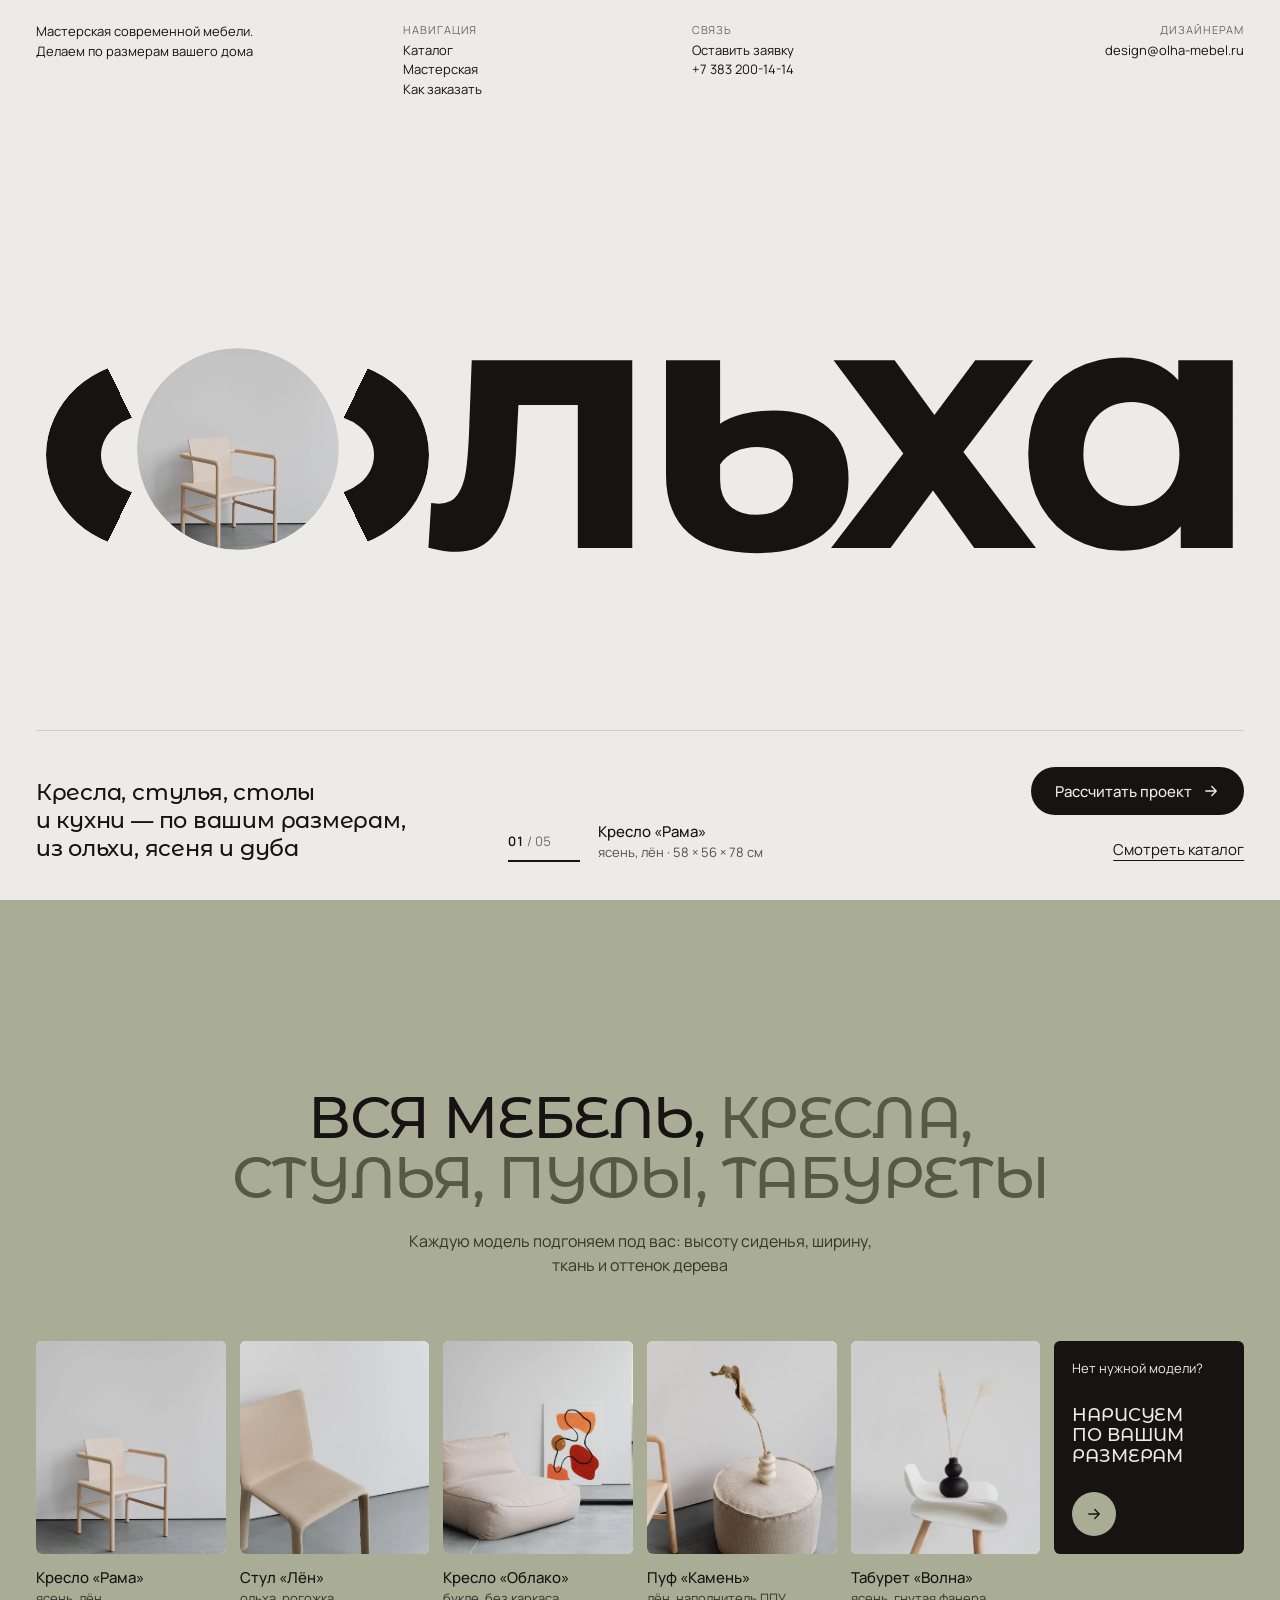
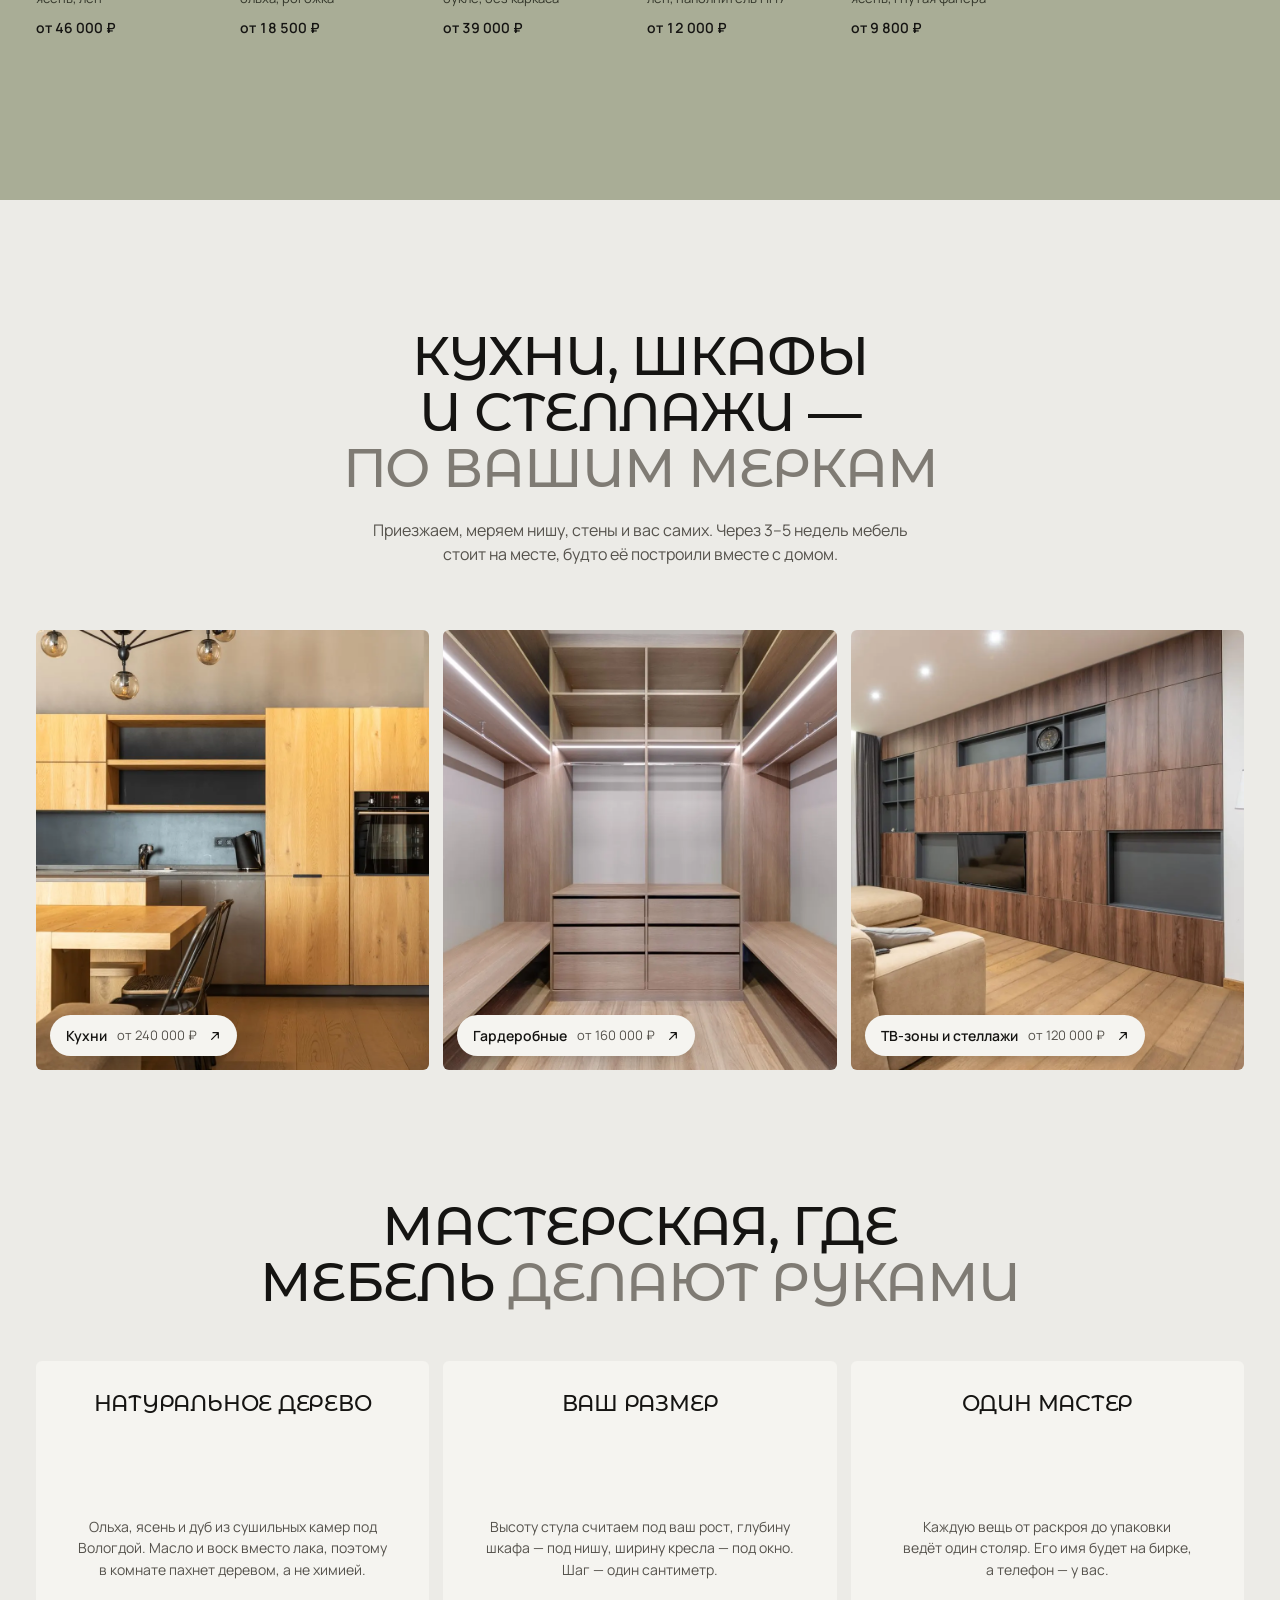
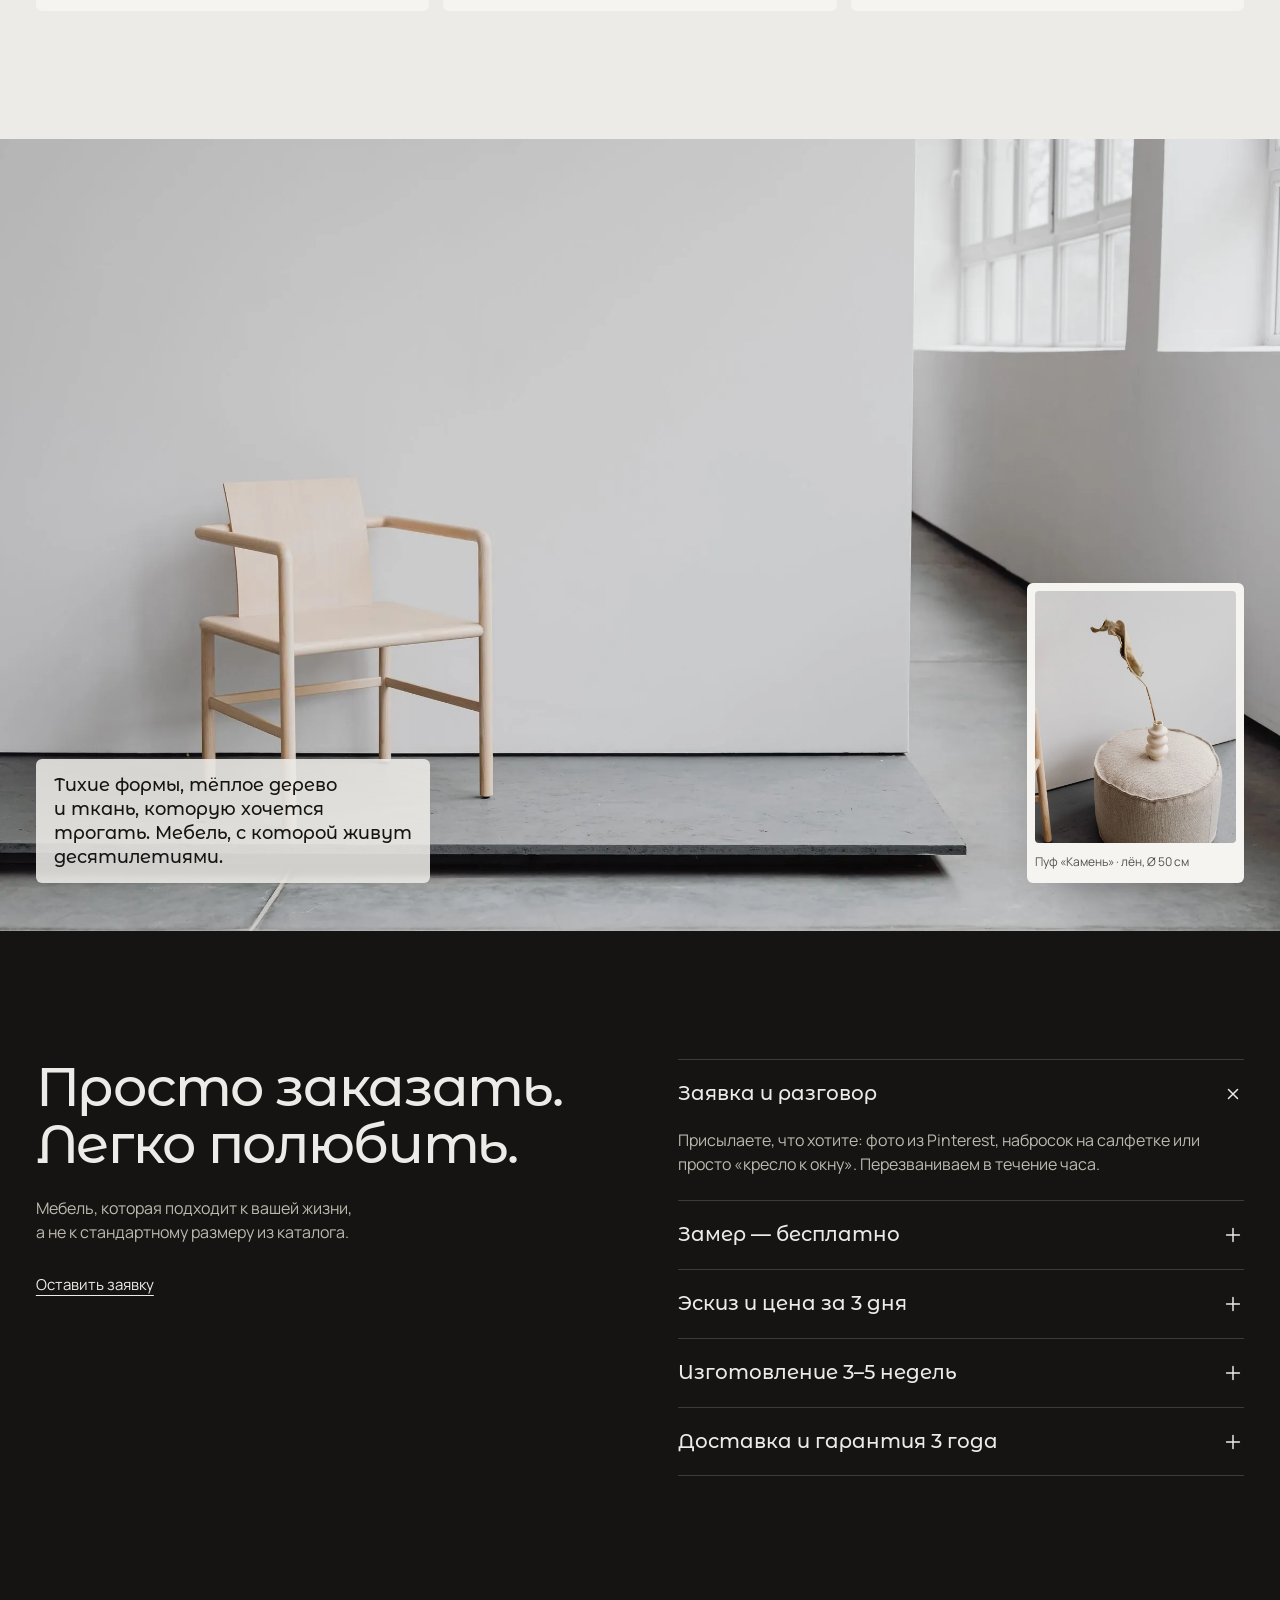
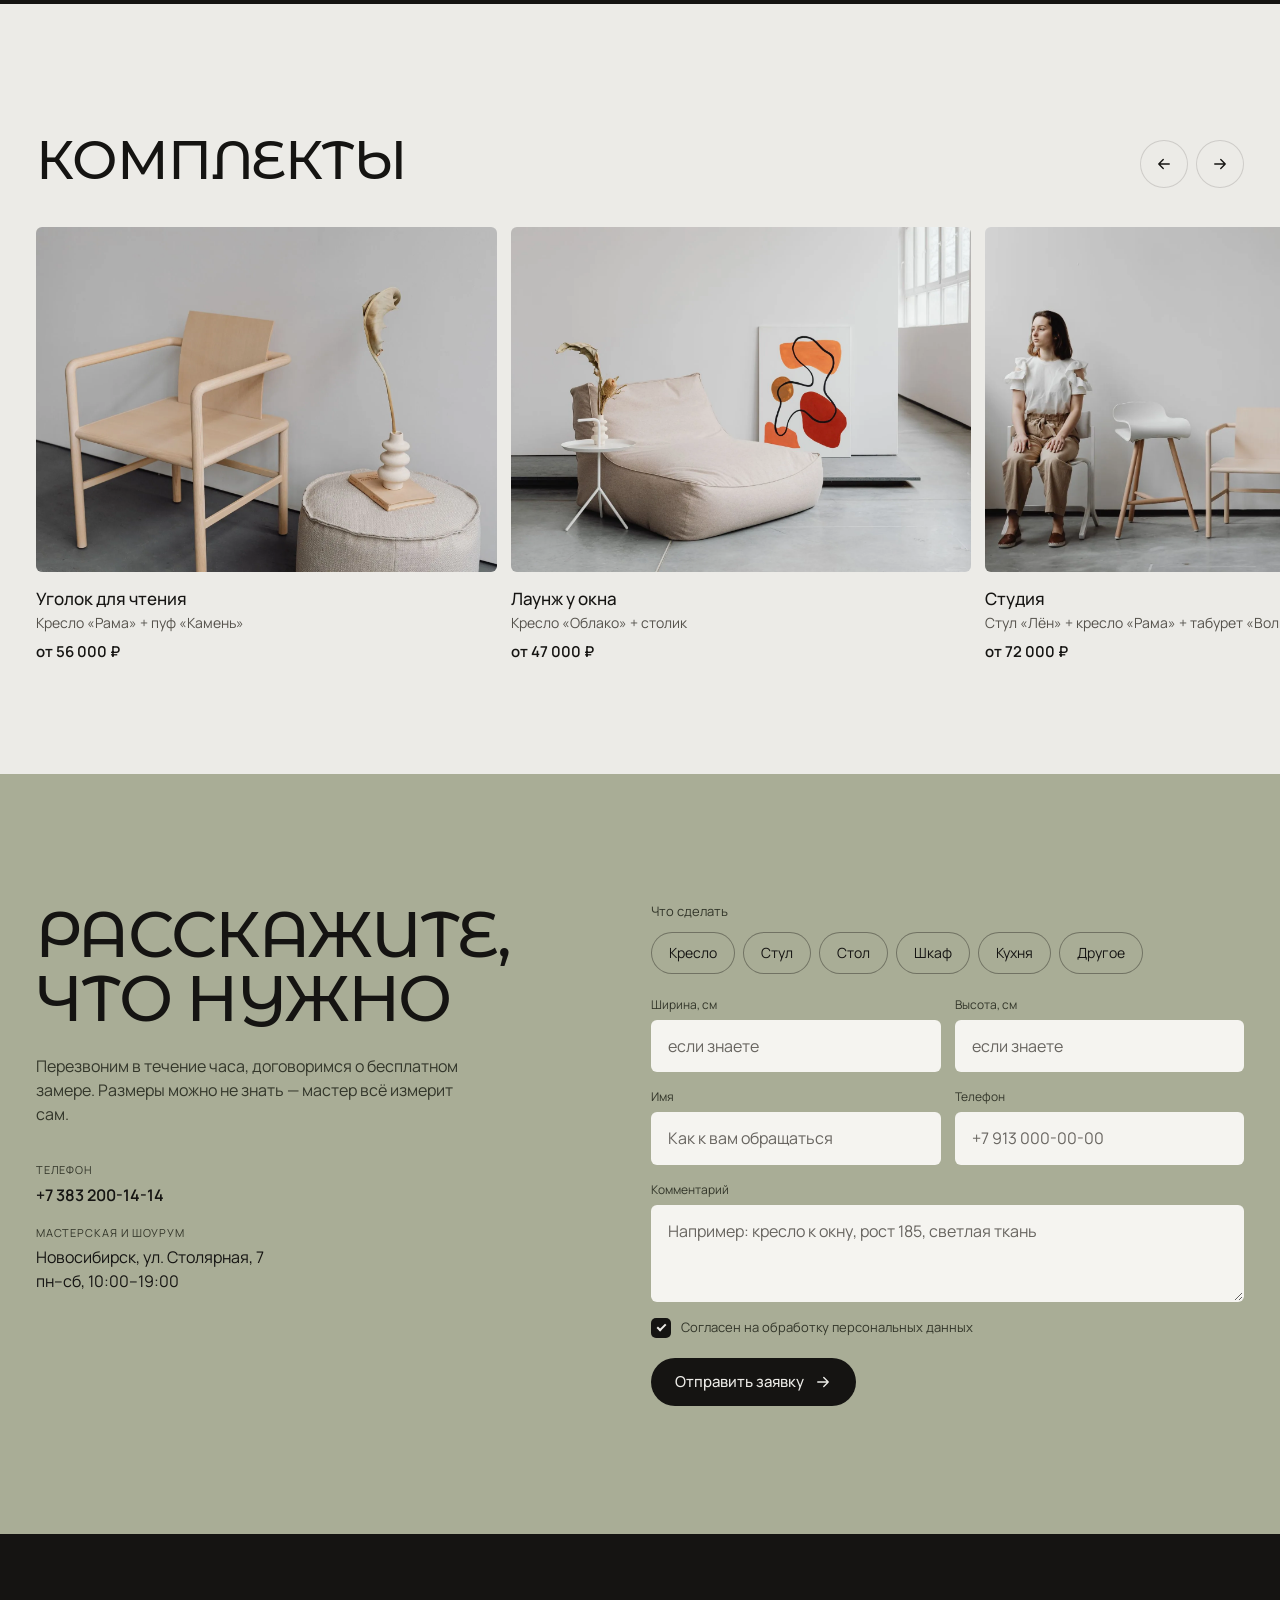
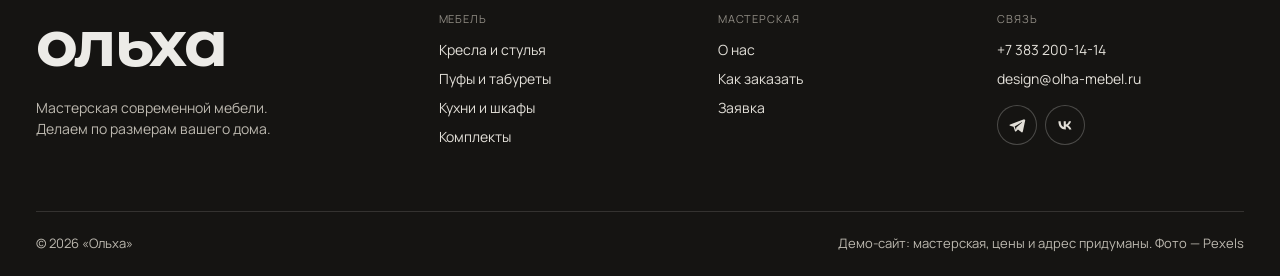
==== demo/mebel-olha/index.html @ 760995ed "Личный сайт: первая публикация Новые фото, оффер «Расскажите о своём деле — покажу прототип», кнопки" ====
<!doctype html>
<html lang="ru">
<head>
<meta charset="utf-8">
<meta name="viewport" content="width=device-width, initial-scale=1">
<title>Ольха — мебель по вашим размерам</title>
<meta name="description" content="Мастерская современной мебели «Ольха»: кресла, стулья, столы и кухни по размерам вашего дома. Демо-сайт.">
<meta name="theme-color" content="#ecebe7">
<link rel="icon" href="data:image/svg+xml,%3Csvg xmlns='http://www.w3.org/2000/svg' viewBox='0 0 32 32'%3E%3Crect width='32' height='32' rx='8' fill='%23151412'/%3E%3Cpath d='M11 9a8 8 0 0 0 0 14M21 9a8 8 0 0 1 0 14' fill='none' stroke='%23ecebe7' stroke-width='3.4' stroke-linecap='round'/%3E%3C/svg%3E">
<link rel="stylesheet" href="fonts/fonts.css">
<link rel="stylesheet" href="css/style.css?v=32">
</head>
<body>

<svg width="0" height="0" style="position:absolute" aria-hidden="true">
  <defs>
    <symbol id="i-arrow" viewBox="0 0 24 24"><path d="M5 12h14M13 6l6 6-6 6" fill="none" stroke="currentColor" stroke-width="1.8" stroke-linecap="round" stroke-linejoin="round"/></symbol>
    <symbol id="i-ne" viewBox="0 0 24 24"><path d="M7 17 17 7M9 7h8v8" fill="none" stroke="currentColor" stroke-width="1.8" stroke-linecap="round" stroke-linejoin="round"/></symbol>
    <symbol id="i-plus" viewBox="0 0 24 24"><path d="M12 5v14M5 12h14" fill="none" stroke="currentColor" stroke-width="1.6" stroke-linecap="round"/></symbol>
    <symbol id="i-tg" viewBox="0 0 24 24"><path d="M21.4 4.3 2.9 11.4c-1.2.5-1.2 1.2-.2 1.5l4.7 1.5 1.8 5.6c.2.6.4.8.9.8.4 0 .6-.2.9-.5l2.3-2.2 4.8 3.5c.9.5 1.5.2 1.7-.8l3.1-14.7c.3-1.3-.5-1.9-1.5-1.3zM8.9 14.1l9.2-5.8c.5-.3.8-.1.5.2l-7.6 6.9-.3 3.2z" fill="currentColor"/></symbol>
    <symbol id="i-vk" viewBox="0 0 24 24"><path d="M12.8 18c-6 0-9.5-4.1-9.6-11h3c.1 5.1 2.3 7.2 4.1 7.6V7h2.8v4.4c1.7-.2 3.5-2.2 4.1-4.4H20c-.5 2.7-2.4 4.7-3.8 5.5 1.4.7 3.6 2.4 4.4 5.5h-3.1c-.7-2.1-2.3-3.7-4.4-3.9V18z" fill="currentColor"/></symbol>
  </defs>
</svg>

<a class="skip" href="#main">К содержанию</a>

<!-- ===== ЭКРАН 1 ===== -->
<header class="topbar" id="topbar">
<div class="top wrap">
  <a class="top__logo" href="#main" aria-label="Ольха — наверх">ольха</a>
  <p class="top__about">Мастерская современной мебели.<br>Делаем по&nbsp;размерам вашего дома</p>
  <nav class="top__col" aria-label="Разделы">
    <span class="top__label">Навигация</span>
    <a href="#catalog">Каталог</a>
    <a href="#about">Мастерская</a>
    <a href="#how">Как заказать</a>
  </nav>
  <div class="top__col">
    <span class="top__label">Связь</span>
    <a href="#contact">Оставить заявку</a>
    <a href="tel:+73832001414">+7 383 200-14-14</a>
  </div>
  <div class="top__col top__col--end">
    <span class="top__label">Дизайнерам</span>
    <a href="mailto:design@olha-mebel.ru">design@olha-mebel.ru</a>
  </div>
  <a class="pill pill--ink top__cta" href="#contact">Заявка</a>
</div>
</header>

<main id="main">
<section class="hero">
  <div class="wrap">
    <h1 class="mark" id="mark" aria-label="Ольха — мебельная мастерская">
      <span class="o" id="lens" aria-hidden="true">
        <span class="o__ring"></span>
        <span class="o__lens">
          <img class="is-on" src="img2/kreslo.webp" alt="" style="--pos:50% 66%" width="1600" height="2400" fetchpriority="high">
          <img src="img2/stul-2.webp" alt="" style="--pos:45% 78%" width="1400" height="2100">
          <img src="img2/lounge.webp" alt="" style="--pos:38% 62%" width="1600" height="1067">
          <img src="img2/taburet.webp" alt="" style="--pos:44% 52%" width="1400" height="933">
          <img src="img2/puf.webp" alt="" style="--pos:54% 72%" width="1400" height="933">
        </span>
      </span><span class="mark__rest" aria-hidden="true">льха</span>
    </h1>
    <figure class="hero__ph"><img src="img2/kreslo-puf.webp" alt="Кресло «Рама» из ясеня и льняной пуф у белой стены" width="1600" height="1067" loading="lazy"></figure>

    <div class="under">
      <p class="under__lead">Кресла, стулья, столы и&nbsp;кухни&nbsp;— по&nbsp;вашим размерам, из&nbsp;ольхи, ясеня и&nbsp;дуба</p>

      <div class="now" aria-live="polite">
        <button class="now__btn" type="button" id="lensNext" aria-label="Показать следующую модель">
          <span class="now__count"><b id="nowN">01</b> / 05</span>
          <span class="now__bar"><i id="nowBar"></i></span>
        </button>
        <p class="now__text"><b id="nowName">Кресло «Рама»</b><span id="nowMeta">ясень, лён · 58 × 56 × 78 см</span></p>
      </div>

      <div class="under__cta">
        <a class="pill pill--ink" href="#contact">Рассчитать проект <svg><use href="#i-arrow"/></svg></a>
        <a class="link" href="#catalog">Смотреть каталог</a>
      </div>
    </div>
  </div>
</section>

<!-- ===== ЭКРАН 2 ===== -->
<section class="cat" id="catalog">
  <div class="wrap">
    <h2 class="words" role="group" aria-label="Фильтр по типу мебели">
      <button type="button" class="w is-on" data-f="all" aria-pressed="true">Вся мебель,</button>
      <button type="button" class="w" data-f="armchair" aria-pressed="false">кресла,</button>
      <button type="button" class="w" data-f="chair" aria-pressed="false">стулья,</button>
      <button type="button" class="w" data-f="pouf" aria-pressed="false">пуфы,</button>
      <button type="button" class="w" data-f="stool" aria-pressed="false">табуреты</button>
    </h2>
    <p class="cat__sub">Каждую модель подгоняем под вас: высоту сиденья, ширину, ткань и&nbsp;оттенок дерева</p>

    <div class="row" id="row">
      <article class="tile" data-c="armchair">
        <a class="tile__img" href="#contact">
          <img src="img2/kreslo.webp" alt="Деревянное кресло «Рама» из светлого ясеня у белой стены" width="1600" height="2400" loading="lazy" style="object-position:50% 70%">
          <span class="tile__pill">под ваш размер <svg><use href="#i-ne"/></svg></span>
        </a>
        <h3>Кресло «Рама»</h3>
        <p>ясень, лён</p>
        <b>от 46 000 ₽</b>
      </article>
      <article class="tile" data-c="chair">
        <a class="tile__img" href="#contact">
          <img src="img2/stul.webp" alt="Мягкий стул «Лён» в бежевой ткани" width="1400" height="933" loading="lazy" style="object-position:58% 60%">
          <span class="tile__pill">под ваш размер <svg><use href="#i-ne"/></svg></span>
        </a>
        <h3>Стул «Лён»</h3>
        <p>ольха, рогожка</p>
        <b>от 18 500 ₽</b>
      </article>
      <article class="tile" data-c="armchair">
        <a class="tile__img" href="#contact">
          <img src="img2/lounge.webp" alt="Низкое мягкое кресло «Облако» молочного цвета" width="1600" height="1067" loading="lazy" style="object-position:36% 60%">
          <span class="tile__pill">под ваш размер <svg><use href="#i-ne"/></svg></span>
        </a>
        <h3>Кресло «Облако»</h3>
        <p>букле, без каркаса</p>
        <b>от 39 000 ₽</b>
      </article>
      <article class="tile" data-c="pouf">
        <a class="tile__img" href="#contact">
          <img src="img2/puf.webp" alt="Круглый льняной пуф «Камень» с вазой" width="1400" height="933" loading="lazy" style="object-position:68% 70%">
          <span class="tile__pill">под ваш размер <svg><use href="#i-ne"/></svg></span>
        </a>
        <h3>Пуф «Камень»</h3>
        <p>лён, наполнитель ППУ</p>
        <b>от 12 000 ₽</b>
      </article>
      <article class="tile" data-c="stool">
        <a class="tile__img" href="#contact">
          <img src="img2/taburet.webp" alt="Белый табурет «Волна» на деревянных ножках" width="1400" height="933" loading="lazy" style="object-position:45% 55%">
          <span class="tile__pill">под ваш размер <svg><use href="#i-ne"/></svg></span>
        </a>
        <h3>Табурет «Волна»</h3>
        <p>ясень, гнутая фанера</p>
        <b>от 9 800 ₽</b>
      </article>
      <a class="tile tile--own" href="#contact">
        <span class="tile__own">
          <span>Нет нужной модели?</span>
          <strong>Нарисуем по&nbsp;вашим размерам</strong>
          <span class="tile__go"><svg><use href="#i-arrow"/></svg></span>
        </span>
      </a>
    </div>
  </div>
</section>

<!-- ===== КОРПУСНАЯ МЕБЕЛЬ ===== -->
<section class="sec" id="custom">
  <div class="wrap">
    <h2 class="h2 h2--center">Кухни, шкафы и&nbsp;стеллажи&nbsp;— <span>по&nbsp;вашим&nbsp;меркам</span></h2>
    <p class="sec__sub">Приезжаем, меряем нишу, стены и&nbsp;вас самих. Через 3–5 недель мебель стоит на&nbsp;месте, будто её построили вместе с&nbsp;домом.</p>
    <div class="trio">
      <a class="big" href="#contact">
        <img src="img/kuhnya-dub.webp" alt="Кухня из светлого дуба с пеналами до потолка" width="1600" height="1068" loading="lazy" style="object-position:30% 50%">
        <span class="big__pill"><b>Кухни</b><span>от 240 000 ₽</span><svg><use href="#i-ne"/></svg></span>
      </a>
      <a class="big" href="#contact">
        <img src="img/garderob.webp" alt="Гардеробная из светлого дерева с подсветкой полок" width="1600" height="1067" loading="lazy" style="object-position:50% 50%">
        <span class="big__pill"><b>Гардеробные</b><span>от 160 000 ₽</span><svg><use href="#i-ne"/></svg></span>
      </a>
      <a class="big" href="#contact">
        <img src="img/gostinaya.webp" alt="Стена из ореховых панелей с нишей под телевизор" width="1600" height="1068" loading="lazy" style="object-position:72% 50%">
        <span class="big__pill"><b>ТВ-зоны и стеллажи</b><span>от 120 000 ₽</span><svg><use href="#i-ne"/></svg></span>
      </a>
    </div>
  </div>
</section>

<!-- ===== О МАСТЕРСКОЙ ===== -->
<section class="sec sec--tight" id="about">
  <div class="wrap">
    <h2 class="h2 h2--center">Мастерская, где мебель <span>делают&nbsp;руками</span></h2>
    <div class="vals">
      <article class="val">
        <h3>Натуральное дерево</h3>
        <p>Ольха, ясень и&nbsp;дуб из&nbsp;сушильных камер под Вологдой. Масло и&nbsp;воск вместо лака, поэтому в&nbsp;комнате пахнет деревом, а&nbsp;не&nbsp;химией.</p>
      </article>
      <article class="val">
        <h3>Ваш размер</h3>
        <p>Высоту стула считаем под ваш рост, глубину шкафа&nbsp;— под нишу, ширину кресла&nbsp;— под окно. Шаг&nbsp;— один сантиметр.</p>
      </article>
      <article class="val">
        <h3>Один мастер</h3>
        <p>Каждую вещь от&nbsp;раскроя до&nbsp;упаковки ведёт один столяр. Его имя будет на&nbsp;бирке, а&nbsp;телефон&nbsp;— у&nbsp;вас.</p>
      </article>
    </div>
  </div>
</section>

<!-- ===== ПАУЗА ===== -->
<section class="pause" aria-label="Кресло «Рама» в мастерской">
  <img class="pause__bg" src="img2/pauza.webp" alt="Кресло «Рама» на подиуме в светлой студии" width="2400" height="1600" loading="lazy">
  <div class="wrap pause__in">
    <p class="pause__text">Тихие формы, тёплое дерево и&nbsp;ткань, которую хочется трогать. Мебель, с&nbsp;которой живут десятилетиями.</p>
    <figure class="pause__card">
      <img src="img2/puf.webp" alt="Льняной пуф «Камень» крупным планом" width="1400" height="933" loading="lazy">
      <figcaption>Пуф «Камень» · лён, Ø 50 см</figcaption>
    </figure>
  </div>
</section>

<!-- ===== КАК ЗАКАЗАТЬ ===== -->
<section class="how" id="how">
  <div class="wrap how__grid">
    <div class="how__left">
      <h2 class="how__title">Просто заказать.<br>Легко полюбить.</h2>
      <p>Мебель, которая подходит к&nbsp;вашей жизни, а&nbsp;не&nbsp;к&nbsp;стандартному размеру из&nbsp;каталога.</p>
      <a class="link link--light" href="#contact">Оставить заявку</a>
    </div>
    <div class="acc" id="acc">
      <details open>
        <summary>Заявка и&nbsp;разговор<svg><use href="#i-plus"/></svg></summary>
        <p>Присылаете, что хотите: фото из&nbsp;Pinterest, набросок на&nbsp;салфетке или просто «кресло к&nbsp;окну». Перезваниваем в&nbsp;течение часа.</p>
      </details>
      <details>
        <summary>Замер&nbsp;— бесплатно<svg><use href="#i-plus"/></svg></summary>
        <p>Мастер приезжает с&nbsp;образцами дерева и&nbsp;тканей. Меряет комнату и&nbsp;вас: рост, как вы сидите, что храните.</p>
      </details>
      <details>
        <summary>Эскиз и&nbsp;цена за&nbsp;3&nbsp;дня<svg><use href="#i-plus"/></svg></summary>
        <p>Рисуем модель в&nbsp;3D и&nbsp;показываем прямо в&nbsp;вашей комнате. Цену фиксируем в&nbsp;договоре, она не&nbsp;вырастет.</p>
      </details>
      <details>
        <summary>Изготовление 3–5 недель<svg><use href="#i-plus"/></svg></summary>
        <p>Присылаем фото из&nbsp;мастерской на&nbsp;каждом этапе: раскрой, шлифовка, масло, обивка.</p>
      </details>
      <details>
        <summary>Доставка и&nbsp;гарантия 3&nbsp;года<svg><use href="#i-plus"/></svg></summary>
        <p>Привозим, собираем, забираем упаковку. Если что-то разболтается&nbsp;— приедем и&nbsp;подтянем бесплатно.</p>
      </details>
    </div>
  </div>
</section>

<!-- ===== КОМПЛЕКТЫ ===== -->
<section class="sec sets" id="sets">
  <div class="wrap">
    <div class="sets__head">
      <h2 class="h2">Комплекты</h2>
      <div class="sets__nav">
        <button class="arr" type="button" id="setsPrev" aria-label="Назад"><svg style="transform:scaleX(-1)"><use href="#i-arrow"/></svg></button>
        <button class="arr" type="button" id="setsNext" aria-label="Вперёд"><svg><use href="#i-arrow"/></svg></button>
      </div>
    </div>
  </div>
  <div class="strip" id="strip" tabindex="0" aria-label="Комплекты, листаются вбок">
    <article class="set">
      <img src="img2/kreslo-puf.webp" alt="Кресло «Рама» и льняной пуф с вазой" width="1800" height="1200" loading="lazy">
      <h3>Уголок для чтения</h3>
      <p>Кресло «Рама» + пуф «Камень»</p>
      <b>от 56 000 ₽</b>
    </article>
    <article class="set">
      <img src="img2/lounge-2.webp" alt="Мягкое кресло «Облако» со столиком у окна" width="1800" height="1200" loading="lazy">
      <h3>Лаунж у окна</h3>
      <p>Кресло «Облако» + столик</p>
      <b>от 47 000 ₽</b>
    </article>
    <article class="set">
      <img src="img2/taburet-2.webp" alt="Стул, кресло и табурет у белой стены" width="1400" height="2100" loading="lazy" style="object-position:60% 70%">
      <h3>Студия</h3>
      <p>Стул «Лён» + кресло «Рама» + табурет «Волна»</p>
      <b>от 72 000 ₽</b>
    </article>
    <a class="set set--own" href="#contact">
      <span class="set__own">
        <strong>Соберём свой комплект</strong>
        <span>Скажите, что нужно в&nbsp;комнату,&nbsp;— подберём модели и&nbsp;размеры под неё</span>
        <span class="tile__go"><svg><use href="#i-arrow"/></svg></span>
      </span>
    </a>
  </div>
</section>

<!-- ===== ЗАЯВКА ===== -->
<section class="contact" id="contact">
  <div class="wrap contact__grid">
    <div class="contact__left">
      <h2 class="contact__title">Расскажите, что нужно</h2>
      <p>Перезвоним в&nbsp;течение часа, договоримся о&nbsp;бесплатном замере. Размеры можно не&nbsp;знать&nbsp;— мастер всё измерит сам.</p>
      <dl class="contact__dl">
        <div><dt>Телефон</dt><dd><a href="tel:+73832001414">+7 383 200-14-14</a></dd></div>
        <div><dt>Мастерская и шоурум</dt><dd>Новосибирск, ул. Столярная, 7<br>пн–сб, 10:00–19:00</dd></div>
      </dl>
    </div>

    <form class="form" id="form" novalidate>
      <fieldset class="chips">
        <legend>Что сделать</legend>
        <label><input type="checkbox" name="what" value="Кресло">Кресло</label>
        <label><input type="checkbox" name="what" value="Стул">Стул</label>
        <label><input type="checkbox" name="what" value="Стол">Стол</label>
        <label><input type="checkbox" name="what" value="Шкаф">Шкаф</label>
        <label><input type="checkbox" name="what" value="Кухня">Кухня</label>
        <label><input type="checkbox" name="what" value="Другое">Другое</label>
      </fieldset>
      <div class="form__row">
        <label class="fld"><span>Ширина, см</span><input name="w" inputmode="numeric" placeholder="если знаете"></label>
        <label class="fld"><span>Высота, см</span><input name="h" inputmode="numeric" placeholder="если знаете"></label>
      </div>
      <div class="form__row form__row--contact">
        <label class="fld"><span>Имя</span><input name="name" autocomplete="name" placeholder="Как к вам обращаться"></label>
        <label class="fld"><span>Телефон</span><input name="phone" type="tel" inputmode="tel" autocomplete="tel" placeholder="+7 913 000-00-00" required></label>
      </div>
      <label class="fld"><span>Комментарий</span><textarea name="msg" rows="3" placeholder="Например: кресло к окну, рост 185, светлая ткань"></textarea></label>
      <label class="agree"><input type="checkbox" name="agree" checked><span>Согласен на обработку персональных данных</span></label>
      <p class="form__err" id="formErr" role="alert" hidden></p>
      <button class="pill pill--ink" type="submit">Отправить заявку <svg><use href="#i-arrow"/></svg></button>
      <div class="form__ok" id="formOk" hidden>
        <strong>Заявка у нас</strong>
        <p>Мастер перезвонит в&nbsp;течение часа. Это демо-сайт, поэтому на&nbsp;самом деле никто не&nbsp;позвонит.</p>
      </div>
    </form>
  </div>
</section>
</main>

<footer class="foot">
  <div class="wrap">
    <div class="foot__grid">
      <div class="foot__brand">
        <p class="foot__mark">ольха</p>
        <p>Мастерская современной мебели. Делаем по&nbsp;размерам вашего дома.</p>
      </div>
      <nav aria-label="Мебель">
        <span class="top__label">Мебель</span>
        <a href="#catalog">Кресла и стулья</a>
        <a href="#catalog">Пуфы и табуреты</a>
        <a href="#custom">Кухни и шкафы</a>
        <a href="#sets">Комплекты</a>
      </nav>
      <nav aria-label="Мастерская">
        <span class="top__label">Мастерская</span>
        <a href="#about">О нас</a>
        <a href="#how">Как заказать</a>
        <a href="#contact">Заявка</a>
      </nav>
      <div>
        <span class="top__label">Связь</span>
        <a href="tel:+73832001414">+7 383 200-14-14</a>
        <a href="mailto:design@olha-mebel.ru">design@olha-mebel.ru</a>
        <span class="foot__soc">
          <a class="soc" href="#" aria-label="Telegram"><svg><use href="#i-tg"/></svg></a>
          <a class="soc" href="#" aria-label="ВКонтакте"><svg><use href="#i-vk"/></svg></a>
        </span>
      </div>
    </div>
    <div class="foot__in">
      <span>© 2026 «Ольха»</span>
      <span>Демо-сайт: мастерская, цены и адрес придуманы. Фото — Pexels</span>
    </div>
  </div>
</footer>

<script src="js/main.js?v=32"></script>
</body>
</html>
---- demo/mebel-olha/fonts/fonts.css ----
/* cyrillic-ext */
@font-face {
  font-family: 'Manrope';
  font-style: normal;
  font-weight: 400;
  font-display: swap;
  src: url(manrope-400-cyrillic-ext.woff2) format('woff2');
  unicode-range: U+0460-052F, U+1C80-1C8A, U+20B4, U+2DE0-2DFF, U+A640-A69F, U+FE2E-FE2F;
}
/* cyrillic */
@font-face {
  font-family: 'Manrope';
  font-style: normal;
  font-weight: 400;
  font-display: swap;
  src: url(manrope-400-cyrillic.woff2) format('woff2');
  unicode-range: U+0301, U+0400-045F, U+0490-0491, U+04B0-04B1, U+2116;
}
/* latin-ext */
@font-face {
  font-family: 'Manrope';
  font-style: normal;
  font-weight: 400;
  font-display: swap;
  src: url(manrope-400-latin-ext.woff2) format('woff2');
  unicode-range: U+0100-02BA, U+02BD-02C5, U+02C7-02CC, U+02CE-02D7, U+02DD-02FF, U+0304, U+0308, U+0329, U+1D00-1DBF, U+1E00-1E9F, U+1EF2-1EFF, U+2020, U+20A0-20AB, U+20AD-20C4, U+2113, U+2C60-2C7F, U+A720-A7FF;
}
/* latin */
@font-face {
  font-family: 'Manrope';
  font-style: normal;
  font-weight: 400;
  font-display: swap;
  src: url(manrope-400-latin.woff2) format('woff2');
  unicode-range: U+0000-00FF, U+0131, U+0152-0153, U+02BB-02BC, U+02C6, U+02DA, U+02DC, U+0304, U+0308, U+0329, U+2000-206F, U+20AC, U+2122, U+2191, U+2193, U+2212, U+2215, U+FEFF, U+FFFD;
}
/* cyrillic-ext */
@font-face {
  font-family: 'Manrope';
  font-style: normal;
  font-weight: 500;
  font-display: swap;
  src: url(manrope-500-cyrillic-ext.woff2) format('woff2');
  unicode-range: U+0460-052F, U+1C80-1C8A, U+20B4, U+2DE0-2DFF, U+A640-A69F, U+FE2E-FE2F;
}
/* cyrillic */
@font-face {
  font-family: 'Manrope';
  font-style: normal;
  font-weight: 500;
  font-display: swap;
  src: url(manrope-500-cyrillic.woff2) format('woff2');
  unicode-range: U+0301, U+0400-045F, U+0490-0491, U+04B0-04B1, U+2116;
}
/* latin-ext */
@font-face {
  font-family: 'Manrope';
  font-style: normal;
  font-weight: 500;
  font-display: swap;
  src: url(manrope-500-latin-ext.woff2) format('woff2');
  unicode-range: U+0100-02BA, U+02BD-02C5, U+02C7-02CC, U+02CE-02D7, U+02DD-02FF, U+0304, U+0308, U+0329, U+1D00-1DBF, U+1E00-1E9F, U+1EF2-1EFF, U+2020, U+20A0-20AB, U+20AD-20C4, U+2113, U+2C60-2C7F, U+A720-A7FF;
}
/* latin */
@font-face {
  font-family: 'Manrope';
  font-style: normal;
  font-weight: 500;
  font-display: swap;
  src: url(manrope-500-latin.woff2) format('woff2');
  unicode-range: U+0000-00FF, U+0131, U+0152-0153, U+02BB-02BC, U+02C6, U+02DA, U+02DC, U+0304, U+0308, U+0329, U+2000-206F, U+20AC, U+2122, U+2191, U+2193, U+2212, U+2215, U+FEFF, U+FFFD;
}
/* cyrillic-ext */
@font-face {
  font-family: 'Manrope';
  font-style: normal;
  font-weight: 600;
  font-display: swap;
  src: url(manrope-600-cyrillic-ext.woff2) format('woff2');
  unicode-range: U+0460-052F, U+1C80-1C8A, U+20B4, U+2DE0-2DFF, U+A640-A69F, U+FE2E-FE2F;
}
/* cyrillic */
@font-face {
  font-family: 'Manrope';
  font-style: normal;
  font-weight: 600;
  font-display: swap;
  src: url(manrope-600-cyrillic.woff2) format('woff2');
  unicode-range: U+0301, U+0400-045F, U+0490-0491, U+04B0-04B1, U+2116;
}
/* latin-ext */
@font-face {
  font-family: 'Manrope';
  font-style: normal;
  font-weight: 600;
  font-display: swap;
  src: url(manrope-600-latin-ext.woff2) format('woff2');
  unicode-range: U+0100-02BA, U+02BD-02C5, U+02C7-02CC, U+02CE-02D7, U+02DD-02FF, U+0304, U+0308, U+0329, U+1D00-1DBF, U+1E00-1E9F, U+1EF2-1EFF, U+2020, U+20A0-20AB, U+20AD-20C4, U+2113, U+2C60-2C7F, U+A720-A7FF;
}
/* latin */
@font-face {
  font-family: 'Manrope';
  font-style: normal;
  font-weight: 600;
  font-display: swap;
  src: url(manrope-600-latin.woff2) format('woff2');
  unicode-range: U+0000-00FF, U+0131, U+0152-0153, U+02BB-02BC, U+02C6, U+02DA, U+02DC, U+0304, U+0308, U+0329, U+2000-206F, U+20AC, U+2122, U+2191, U+2193, U+2212, U+2215, U+FEFF, U+FFFD;
}
/* cyrillic-ext */
@font-face {
  font-family: 'Montserrat Alternates';
  font-style: normal;
  font-weight: 500;
  font-display: swap;
  src: url(montserrat-alternates-500-cyrillic-ext.woff2) format('woff2');
  unicode-range: U+0460-052F, U+1C80-1C8A, U+20B4, U+2DE0-2DFF, U+A640-A69F, U+FE2E-FE2F;
}
/* cyrillic */
@font-face {
  font-family: 'Montserrat Alternates';
  font-style: normal;
  font-weight: 500;
  font-display: swap;
  src: url(montserrat-alternates-500-cyrillic.woff2) format('woff2');
  unicode-range: U+0301, U+0400-045F, U+0490-0491, U+04B0-04B1, U+2116;
}
/* latin-ext */
@font-face {
  font-family: 'Montserrat Alternates';
  font-style: normal;
  font-weight: 500;
  font-display: swap;
  src: url(montserrat-alternates-500-latin-ext.woff2) format('woff2');
  unicode-range: U+0100-02BA, U+02BD-02C5, U+02C7-02CC, U+02CE-02D7, U+02DD-02FF, U+0304, U+0308, U+0329, U+1D00-1DBF, U+1E00-1E9F, U+1EF2-1EFF, U+2020, U+20A0-20AB, U+20AD-20C4, U+2113, U+2C60-2C7F, U+A720-A7FF;
}
/* latin */
@font-face {
  font-family: 'Montserrat Alternates';
  font-style: normal;
  font-weight: 500;
  font-display: swap;
  src: url(montserrat-alternates-500-latin.woff2) format('woff2');
  unicode-range: U+0000-00FF, U+0131, U+0152-0153, U+02BB-02BC, U+02C6, U+02DA, U+02DC, U+0304, U+0308, U+0329, U+2000-206F, U+20AC, U+2122, U+2191, U+2193, U+2212, U+2215, U+FEFF, U+FFFD;
}
/* cyrillic-ext */
@font-face {
  font-family: 'Montserrat Alternates';
  font-style: normal;
  font-weight: 700;
  font-display: swap;
  src: url(montserrat-alternates-700-cyrillic-ext.woff2) format('woff2');
  unicode-range: U+0460-052F, U+1C80-1C8A, U+20B4, U+2DE0-2DFF, U+A640-A69F, U+FE2E-FE2F;
}
/* cyrillic */
@font-face {
  font-family: 'Montserrat Alternates';
  font-style: normal;
  font-weight: 700;
  font-display: swap;
  src: url(montserrat-alternates-700-cyrillic.woff2) format('woff2');
  unicode-range: U+0301, U+0400-045F, U+0490-0491, U+04B0-04B1, U+2116;
}
/* latin-ext */
@font-face {
  font-family: 'Montserrat Alternates';
  font-style: normal;
  font-weight: 700;
  font-display: swap;
  src: url(montserrat-alternates-700-latin-ext.woff2) format('woff2');
  unicode-range: U+0100-02BA, U+02BD-02C5, U+02C7-02CC, U+02CE-02D7, U+02DD-02FF, U+0304, U+0308, U+0329, U+1D00-1DBF, U+1E00-1E9F, U+1EF2-1EFF, U+2020, U+20A0-20AB, U+20AD-20C4, U+2113, U+2C60-2C7F, U+A720-A7FF;
}
/* latin */
@font-face {
  font-family: 'Montserrat Alternates';
  font-style: normal;
  font-weight: 700;
  font-display: swap;
  src: url(montserrat-alternates-700-latin.woff2) format('woff2');
  unicode-range: U+0000-00FF, U+0131, U+0152-0153, U+02BB-02BC, U+02C6, U+02DA, U+02DC, U+0304, U+0308, U+0329, U+2000-206F, U+20AC, U+2122, U+2191, U+2193, U+2212, U+2215, U+FEFF, U+FFFD;
}
---- demo/mebel-olha/css/style.css ----
/* ===== Ольха — мастерская мебели (демо, версия 2) ===== */
:root{
  --bg:#ecebe7;
  --ink:#151412;
  --ink-2:#55524c;
  --ink-3:#6c6962;
  --line:rgba(21,20,18,.14);
  --card:#f5f4f0;
  --sage:#a9ad96;
  --sage-ink:#565a45;
  --sage-text:#33362a;

  --f-mark:"Montserrat Alternates",system-ui,sans-serif;
  --mark-w:700;
  --mark-ls:-.04em;
  --f-head:"Montserrat Alternates",system-ui,sans-serif;
  --head-w:500;
  --f-text:"Manrope",system-ui,sans-serif;
  --ease:cubic-bezier(.16,1,.3,1);
  --wrap:1440px;
  --gut:clamp(16px,2.8vw,40px);
}

*,*::before,*::after{box-sizing:border-box}
html{scroll-behavior:smooth;scroll-padding-top:72px;-webkit-text-size-adjust:100%;scrollbar-color:#b7b4ac var(--bg)}
body{margin:0;background:var(--bg);color:var(--ink);font:400 16px/1.5 var(--f-text);-webkit-font-smoothing:antialiased;overflow-x:hidden;caret-color:var(--ink)}
img,svg{display:block;max-width:100%}
img{height:auto}
a{color:inherit}
button{font:inherit;color:inherit}
h1,h2,h3,p{margin:0}
::selection{background:var(--ink);color:var(--bg)}
:focus-visible{outline:2px solid var(--ink);outline-offset:3px;border-radius:4px}
::-webkit-scrollbar{width:10px;height:8px}
::-webkit-scrollbar-track{background:var(--bg)}
::-webkit-scrollbar-thumb{background:#b7b4ac;border-radius:8px;border:2px solid var(--bg)}

.wrap{max-width:calc(var(--wrap) + var(--gut)*2);margin:0 auto;padding:0 var(--gut)}
.skip{position:absolute;left:12px;top:-60px;z-index:20;background:var(--ink);color:var(--bg);padding:10px 16px;border-radius:999px}
.skip:focus{top:12px}

/* ---------- кнопки ---------- */
.pill{display:inline-flex;align-items:center;gap:10px;min-height:48px;padding:0 24px;border-radius:999px;font:500 15px/1 var(--f-text);text-decoration:none;white-space:nowrap;transition:background .3s,color .3s,transform .3s var(--ease)}
.pill svg{width:18px;height:18px;transition:transform .35s var(--ease)}
.pill:hover svg{transform:translateX(4px)}
.pill:active{transform:scale(.98)}
.pill--ink{background:var(--ink);color:var(--bg)}
.pill--ink:hover{background:#3a3833}
.link{font-size:15px;text-decoration:underline;text-decoration-thickness:1px;text-underline-offset:5px;transition:text-underline-offset .3s}
.link:hover{text-underline-offset:8px}

/* ---------- шапка (как у nora: колонки мелкого текста) ---------- */
.top{display:grid;grid-template-columns:1.3fr 1fr 1fr 1fr;gap:24px;padding-top:22px;padding-bottom:18px;font-size:13px;line-height:1.5}
.top__about{max-width:24em}
.top__col{display:flex;flex-direction:column;align-items:flex-start}
.top__col--end{align-items:flex-end;text-align:right}
.top__label{font-size:11px;letter-spacing:.08em;text-transform:uppercase;color:var(--ink-3);margin-bottom:2px}
.top__col a{text-decoration:none;background:linear-gradient(currentColor,currentColor) left bottom/0 1px no-repeat;transition:background-size .35s var(--ease)}
.top__col a:hover{background-size:100% 1px}
.top__cta{display:none}
.top__logo{display:none;font:var(--mark-w) 26px/1 var(--f-mark);letter-spacing:var(--mark-ls);text-decoration:none}

/* закреплённая шапка: при прокрутке сжимается в одну строку */
.topbar{position:fixed;top:0;left:0;right:0;z-index:40;background:var(--bg);transition:box-shadow .35s}
body{padding-top:var(--top-h,110px)}
.top{transition:padding .35s var(--ease)}
.topbar.is-small{box-shadow:0 1px 0 var(--line),0 10px 30px -18px rgba(21,20,18,.35)}
.topbar.is-small .top{display:flex;align-items:center;gap:clamp(18px,3vw,44px);padding-top:10px;padding-bottom:10px}
.topbar.is-small .top__logo{display:block;margin-right:auto}
.topbar.is-small .top__about,.topbar.is-small .top__label,.topbar.is-small .top__col--end{display:none}
.topbar.is-small .top__col{flex-direction:row;align-items:center;gap:clamp(14px,2vw,26px)}
.topbar.is-small .top__cta{display:inline-flex;min-height:40px;padding:0 20px}

/* ---------- первый экран ---------- */
.hero{min-height:calc(100svh - var(--top-h,110px));display:flex}
.hero>.wrap{flex:1;display:flex;flex-direction:column;width:100%}
.mark{width:max-content;max-width:none;margin:auto;padding:clamp(16px,3vw,40px) 0;font:var(--mark-w) var(--fs,25vw)/1 var(--f-mark);letter-spacing:var(--mark-ls);white-space:nowrap;line-height:1}
.mark__rest{display:inline-block;transition:transform 1.1s var(--ease) .15s,opacity 1.1s var(--ease) .15s}

.o{position:relative;display:inline-block;width:var(--ow,1.4em);height:var(--oh,.61em);margin-left:var(--ol,.03em);margin-right:var(--or,.02em);vertical-align:var(--ov,-.02em)}
.o__ring{position:absolute;inset:0;transition:transform 1.2s var(--ease),opacity .8s}
.o__ring::before,.o__ring::after{content:"";position:absolute;top:0;bottom:0;width:var(--gw,.74em);border:var(--st,.2em) solid var(--ink);border-radius:50%}
.o__ring::before{left:0;-webkit-mask:conic-gradient(transparent 0 206deg,#000 206deg 334deg,transparent 334deg);mask:conic-gradient(transparent 0 206deg,#000 206deg 334deg,transparent 334deg)}
.o__ring::after{right:0;-webkit-mask:conic-gradient(transparent 0 26deg,#000 26deg 154deg,transparent 154deg);mask:conic-gradient(transparent 0 26deg,#000 26deg 154deg,transparent 154deg)}
.o__lens{position:absolute;left:50%;bottom:var(--lb,-.02em);width:var(--ld,.8em);height:var(--ld,.8em);margin-left:calc(var(--ld,.8em) / -2);border-radius:50%;overflow:hidden;background:#dedcd6;cursor:pointer;transition:clip-path 1.2s var(--ease) .1s;clip-path:circle(50%)}
.o__lens img{position:absolute;inset:0;width:100%;height:100%;object-fit:cover;object-position:var(--pos,50% 50%);opacity:0;transform:scale(1.12);transition:opacity .9s var(--ease),transform 1.6s var(--ease)}
.o__lens img.is-on{opacity:1;transform:scale(1)}
.o:hover .o__lens img.is-on{transform:scale(1.04)}

.mark.pre .mark__rest{transform:translateY(18%);opacity:0}
.mark.pre .o__ring{transform:scaleX(.55);opacity:0}
.mark.pre .o__lens{clip-path:circle(0%)}

.under{display:grid;grid-template-columns:1.25fr 1fr 1fr;gap:32px;align-items:end;padding:clamp(20px,3vw,36px) 0 clamp(24px,3vw,40px);border-top:1px solid var(--line)}
.under__lead{font:var(--head-w) clamp(20px,1.75vw,26px)/1.25 var(--f-head);letter-spacing:-.01em;max-width:19em;text-wrap:balance}
.now{display:flex;align-items:flex-end;gap:18px}
.now__btn{flex:none;display:grid;gap:8px;padding:0;border:0;background:none;cursor:pointer;text-align:left}
.now__count{font-size:13px;color:var(--ink-3);font-variant-numeric:tabular-nums}
.now__count b{font-weight:600;color:var(--ink)}
.now__bar{display:block;width:72px;height:2px;background:var(--line);overflow:hidden}
.now__bar i{display:block;height:100%;width:0;background:var(--ink)}
.now__bar i.run{width:100%;transition:width var(--dur,3.8s) linear}
.now__text{display:grid;font-size:13px;line-height:1.45;color:var(--ink-2)}
.now__text b{font-weight:500;font-size:15px;color:var(--ink)}
.under__cta{display:flex;align-items:center;justify-content:flex-end;gap:24px;flex-wrap:wrap}

.hero__ph{display:none;margin:0}
.hero__ph img{width:100%;aspect-ratio:4/3.4;object-fit:cover;object-position:40% 60%;border-radius:6px}

/* ---------- второй экран: каталог ---------- */
.cat{background:var(--sage);color:var(--ink);padding:clamp(80px,10vw,140px) 0 clamp(72px,8vw,120px);min-height:100svh;display:flex;align-items:center}
.cat>.wrap{width:100%}
.words{max-width:15em;margin:0 auto;text-align:center;font:var(--head-w) clamp(30px,4.5vw,68px)/1.04 var(--f-head);text-transform:uppercase;letter-spacing:-.025em;text-wrap:balance}
.w{display:inline;padding:0;border:0;background:none;font:inherit;letter-spacing:inherit;text-transform:inherit;color:var(--sage-ink);cursor:pointer;transition:color .35s}
.w:hover{color:var(--ink)}
.w.is-on{color:var(--ink)}
.cat__sub{max-width:30em;margin:22px auto 0;text-align:center;font-size:16px;color:var(--sage-text)}

.row{display:grid;grid-template-columns:repeat(6,1fr);gap:14px;margin-top:clamp(40px,5vw,64px)}
.tile{display:flex;flex-direction:column;color:var(--ink)}
.tile.is-out{display:none}
.tile.is-in{animation:tileIn .6s var(--ease) both}
@keyframes tileIn{from{opacity:0;transform:translateY(16px)}to{opacity:1;transform:none}}
.tile__img{position:relative;display:block;aspect-ratio:1/1.12;border-radius:6px;overflow:hidden;background:var(--card)}
.tile__img img{width:100%;height:100%;object-fit:cover;transition:transform 1s var(--ease)}
.tile:hover .tile__img img{transform:scale(1.05)}
.tile__pill{position:absolute;left:10px;bottom:10px;display:inline-flex;align-items:center;gap:6px;padding:7px 12px;border-radius:999px;background:var(--card);font-size:12px;font-weight:500;box-shadow:0 6px 16px -8px rgba(21,20,18,.35);opacity:0;transform:translateY(6px);transition:opacity .35s,transform .45s var(--ease)}
.tile__pill svg{width:14px;height:14px}
.tile:hover .tile__pill,.tile__img:focus-visible .tile__pill{opacity:1;transform:none}
.tile h3{margin-top:14px;font:500 15px/1.3 var(--f-text)}
.tile p{margin-top:2px;font-size:13px;color:var(--sage-text)}
.tile b{margin-top:8px;font-size:14px;font-weight:600;font-variant-numeric:tabular-nums}

.tile--own{text-decoration:none}
.tile__own{display:flex;flex-direction:column;justify-content:space-between;gap:16px;aspect-ratio:1/1.12;padding:18px;border-radius:6px;background:var(--ink);color:var(--bg);font-size:13px;transition:background .3s}
.tile__own strong{font:var(--head-w) clamp(17px,1.4vw,21px)/1.15 var(--f-head);text-transform:uppercase;letter-spacing:-.01em}
.tile__go{display:grid;place-items:center;width:44px;height:44px;border-radius:50%;background:var(--sage);color:var(--ink);transition:transform .45s var(--ease)}
.tile__go svg{width:18px;height:18px}
.tile--own:hover .tile__own{background:#2b2925}
.tile--own:hover .tile__go{transform:rotate(-45deg)}

/* ---------- общие секции ---------- */
.sec{padding:clamp(80px,10vw,140px) 0}
.sec--tight{padding-top:0}
.h2{font:var(--head-w) clamp(30px,4.2vw,60px)/1.04 var(--f-head);text-transform:uppercase;letter-spacing:-.02em;text-wrap:balance}
.h2 span{color:#7f7b74}
.h2--center{max-width:16em;margin:0 auto;text-align:center}
.sec__sub{max-width:34em;margin:22px auto 0;text-align:center;color:var(--ink-2)}

/* корпусная мебель: три больших фото с плашками (как у nora) */
.trio{display:grid;grid-template-columns:repeat(3,1fr);gap:14px;margin-top:clamp(40px,5vw,64px)}
.big{position:relative;display:block;aspect-ratio:1/1.12;border-radius:6px;overflow:hidden;background:var(--card);color:var(--ink);text-decoration:none}
.big img{width:100%;height:100%;object-fit:cover;transition:transform 1.1s var(--ease)}
.big:hover img{transform:scale(1.05)}
.big__pill{position:absolute;left:14px;bottom:14px;display:inline-flex;align-items:center;gap:10px;padding:10px 14px 10px 16px;border-radius:999px;background:var(--card);box-shadow:0 8px 20px -10px rgba(21,20,18,.4);font-size:13px;transition:background .3s,color .3s}
.big__pill b{font-weight:600;font-size:14px}
.big__pill span{color:var(--ink-2);transition:color .3s}
.big__pill svg{width:16px;height:16px;transition:transform .4s var(--ease)}
.big:hover .big__pill{background:var(--ink);color:var(--bg)}
.big:hover .big__pill span{color:#c9c5bc}
.big:hover .big__pill svg{transform:rotate(45deg)}

/* о мастерской: три карточки */
.vals{display:grid;grid-template-columns:repeat(3,1fr);gap:14px;margin-top:clamp(36px,4vw,56px)}
.val{display:flex;flex-direction:column;gap:40px;min-height:250px;padding:clamp(24px,2.4vw,36px) clamp(20px,2.2vw,32px);border-radius:6px;background:var(--card);text-align:center}
.val h3{font:var(--head-w) clamp(19px,1.7vw,25px)/1.1 var(--f-head);text-transform:uppercase;letter-spacing:-.01em}
.val p{margin-top:auto;font-size:14px;line-height:1.55;color:var(--ink-2);text-wrap:pretty}

/* пауза: большое фото на всю ширину */
.pause{position:relative;height:min(88vh,820px);min-height:520px;overflow:hidden;background:#dcdad4}
.pause__bg{position:absolute;inset:0;width:100%;height:100%;object-fit:cover;object-position:46% 60%}
.pause__in{position:relative;height:100%;display:flex;align-items:flex-end;justify-content:space-between;gap:24px;padding-bottom:clamp(24px,4vw,48px)}
.pause__text{max-width:22em;font:var(--head-w) clamp(17px,1.4vw,21px)/1.35 var(--f-head);color:var(--ink);background:rgba(236,235,231,.88);padding:14px 18px;border-radius:6px}
.pause__card{flex:none;width:clamp(170px,17vw,250px);margin:0;padding:8px 8px 12px;border-radius:6px;background:var(--card);box-shadow:0 20px 40px -24px rgba(21,20,18,.45)}
.pause__card img{width:100%;aspect-ratio:4/5;object-fit:cover;object-position:70% 70%;border-radius:4px}
.pause__card figcaption{margin-top:10px;font-size:12px;color:var(--ink-2)}

/* как заказать: тёмный блок с аккордеоном (как у spruce) */
.how{background:var(--ink);color:var(--bg);padding:clamp(80px,10vw,140px) 0}
.how__grid{display:grid;grid-template-columns:1fr 1fr;gap:clamp(36px,6vw,96px);align-items:start}
.how__title{font:var(--head-w) clamp(34px,4.2vw,62px)/1.05 var(--f-head);letter-spacing:-.025em}
.how__left p{max-width:24em;margin:24px 0 28px;color:#bdb9b0}
.link--light{color:var(--bg)}
.acc details{border-bottom:1px solid rgba(236,235,231,.18)}
.acc details:first-child{border-top:1px solid rgba(236,235,231,.18)}
.acc summary{display:flex;justify-content:space-between;align-items:center;gap:16px;padding:22px 0;font:var(--head-w) clamp(18px,1.55vw,23px)/1.2 var(--f-head);cursor:pointer;list-style:none;transition:color .25s}
.acc summary::-webkit-details-marker{display:none}
.acc summary:hover{color:var(--sage)}
.acc summary svg{flex:none;width:22px;height:22px;transition:transform .45s var(--ease)}
.acc details[open] summary svg{transform:rotate(45deg)}
.acc details p{max-width:34em;padding:0 0 24px;color:#bdb9b0;animation:accIn .5s var(--ease)}
@keyframes accIn{from{opacity:0;transform:translateY(-6px)}to{opacity:1;transform:none}}

/* комплекты: лента (как Packages у spruce) */
.sets{padding-bottom:clamp(64px,8vw,110px)}
.sets__head{display:flex;justify-content:space-between;align-items:flex-end;gap:20px}
.sets__nav{display:flex;gap:8px}
.arr{display:grid;place-items:center;width:48px;height:48px;border:0;border-radius:50%;background:transparent;box-shadow:inset 0 0 0 1px var(--line);cursor:pointer;transition:background .3s,color .3s,box-shadow .3s}
.arr svg{width:18px;height:18px}
.arr:hover{background:var(--ink);color:var(--bg);box-shadow:none}
.strip{display:flex;gap:14px;margin-top:clamp(28px,3vw,40px);padding:0 max(var(--gut),calc((100vw - var(--wrap)) / 2)) 8px;overflow-x:auto;scroll-snap-type:x mandatory;scroll-padding:0 max(var(--gut),calc((100vw - var(--wrap)) / 2));scrollbar-width:none}
.strip::-webkit-scrollbar{display:none}
.set{flex:none;width:clamp(270px,36vw,540px);scroll-snap-align:start;color:var(--ink);text-decoration:none}
.set img{width:100%;aspect-ratio:4/3;object-fit:cover;border-radius:6px}
.set h3{margin-top:16px;font:500 17px/1.3 var(--f-text)}
.set p{margin-top:2px;font-size:14px;color:var(--ink-2)}
.set b{display:block;margin-top:8px;font-size:15px;font-weight:600}
.set__own{display:flex;flex-direction:column;justify-content:space-between;gap:16px;aspect-ratio:4/3;padding:clamp(20px,2vw,28px);border-radius:6px;background:var(--sage);transition:background .3s}
.set__own strong{font:var(--head-w) clamp(20px,1.9vw,28px)/1.1 var(--f-head);text-transform:uppercase;letter-spacing:-.01em;max-width:11em}
.set__own>span:not(.tile__go){max-width:24em;font-size:14px;color:var(--sage-text)}
.set__own .tile__go{background:var(--ink);color:var(--bg)}
.set--own:hover .set__own{background:#b4b8a1}
.set--own:hover .tile__go{transform:rotate(-45deg)}

/* заявка */
.contact{background:var(--sage);padding:clamp(80px,10vw,140px) 0}
.contact__grid{display:grid;grid-template-columns:1fr 1.1fr;gap:clamp(36px,6vw,96px);align-items:start}
.contact__title{font:var(--head-w) clamp(38px,5vw,74px)/1 var(--f-head);text-transform:uppercase;letter-spacing:-.025em;text-wrap:balance}
.contact__left p{max-width:28em;margin-top:24px;color:var(--sage-text)}
.contact__dl{display:grid;gap:18px;margin:36px 0 0}
.contact__dl dt{font-size:11px;letter-spacing:.08em;text-transform:uppercase;color:var(--sage-text)}
.contact__dl dd{margin:4px 0 0;font-size:16px}
.contact__dl a{text-decoration:none;font-weight:600}
.form{display:grid;gap:16px}
.chips{display:flex;flex-wrap:wrap;gap:8px;border:0;margin:0 0 6px;padding:0;min-width:0}
.chips legend{width:100%;margin-bottom:10px;padding:0;font-size:13px;color:var(--sage-text)}
.chips label{position:relative;display:inline-flex;align-items:center;min-height:42px;padding:0 18px;border-radius:999px;box-shadow:inset 0 0 0 1px rgba(21,20,18,.38);font-size:14px;cursor:pointer;transition:background .25s,color .25s,box-shadow .25s}
.chips label:hover{box-shadow:inset 0 0 0 1px var(--ink)}
.chips input{position:absolute;opacity:0;pointer-events:none}
.chips label:has(input:checked){background:var(--ink);color:var(--bg);box-shadow:none}
.chips label:has(input:focus-visible){outline:2px solid var(--ink);outline-offset:3px}
.form__row{display:grid;grid-template-columns:1fr 1fr;gap:14px}
.fld{display:block}
.fld>span{display:block;margin-bottom:6px;font-size:12px;color:var(--sage-text)}
.fld input,.fld textarea{display:block;width:100%;padding:14px 16px;border:1px solid transparent;border-radius:6px;background:var(--card);font:400 16px/1.4 var(--f-text);color:var(--ink);outline:none;resize:vertical;transition:border-color .25s}
.fld input:focus,.fld textarea:focus{border-color:var(--ink)}
.fld ::placeholder{color:#686560}
.fld.is-bad input{border-color:#8a2a1a}
.agree{display:flex;align-items:center;gap:10px;font-size:13px;color:var(--sage-text);cursor:pointer}
.agree input{-webkit-appearance:none;appearance:none;flex:none;display:grid;place-items:center;width:20px;height:20px;margin:0;border-radius:5px;box-shadow:inset 0 0 0 1px rgba(21,20,18,.5);cursor:pointer}
.agree input:checked{background:var(--ink);box-shadow:none}
.agree input:checked::after{content:"";width:5px;height:9px;border:solid var(--bg);border-width:0 2px 2px 0;transform:translateY(-1px) rotate(45deg)}
.form .pill{justify-self:start;border:0;cursor:pointer;margin-top:4px}
.form__err{color:#7a2213;font-size:14px}
.form__ok{padding:24px;border-radius:6px;background:var(--ink);color:var(--bg)}
.form__ok strong{font:var(--head-w) 24px/1.1 var(--f-head);text-transform:uppercase}
.form__ok p{margin-top:8px;color:#c9c5bc}
.form.is-sent>:not(.form__ok){display:none}

/* ---------- подвал ---------- */
.foot{background:var(--ink);color:#bdb9b0;font-size:14px;padding-top:clamp(56px,6vw,80px)}
.foot__grid{display:grid;grid-template-columns:1.5fr 1fr 1fr 1fr;gap:32px}
.foot__mark{margin-bottom:14px;font:700 clamp(44px,5vw,64px)/1 var(--f-mark);letter-spacing:-.04em;color:var(--bg)}
.foot__brand p:last-child{max-width:20em}
.foot nav,.foot__grid>div{display:flex;flex-direction:column;align-items:flex-start;gap:8px}
.foot .top__label{color:#8f8b83;margin-bottom:4px}
.foot a{color:#e2dfd8;text-decoration:none;transition:color .25s}
.foot a:hover{color:var(--sage)}
.foot__soc{display:flex;gap:8px;margin-top:8px}
.soc{display:grid;place-items:center;width:40px;height:40px;border-radius:50%;box-shadow:inset 0 0 0 1px rgba(236,235,231,.25)}
.soc svg{width:18px;height:18px}
.foot__in{display:flex;justify-content:space-between;gap:12px;flex-wrap:wrap;margin-top:clamp(40px,5vw,64px);padding:22px 0;border-top:1px solid rgba(236,235,231,.14);font-size:13px}

/* ---------- адаптив ---------- */
@media (max-width:1100px){
  .row{grid-template-columns:repeat(3,1fr);gap:18px 14px}
  .under{grid-template-columns:1fr 1fr}
  .under__cta{grid-column:1/-1;justify-content:flex-start}
}
@media (max-width:820px){
  .top{grid-template-columns:1fr auto;align-items:center;padding-top:14px;padding-bottom:10px}
  .top__col{display:none}
  .top__cta{display:inline-flex;min-height:42px;padding:0 20px}
  .hero{min-height:auto}
  .hero__ph{display:block;margin-top:6px}
  .mark{padding:10px 0 14px}
  .under{grid-template-columns:1fr;gap:22px;border-top:0;padding-top:22px}
  .now{order:2}
  .under__cta{order:3}
  .row{display:grid;grid-template-columns:none;grid-auto-flow:column;grid-auto-columns:46%;overflow-x:auto;scroll-snap-type:x mandatory;margin-left:calc(var(--gut) * -1);margin-right:calc(var(--gut) * -1);padding:0 var(--gut) 8px;scroll-padding:0 var(--gut);scrollbar-width:none}
  .row::-webkit-scrollbar{display:none}
  .tile{scroll-snap-align:start}
  .tile__pill{opacity:1;transform:none}
  .cat{min-height:auto}
  .trio{grid-template-columns:none;grid-auto-flow:column;grid-auto-columns:78%;overflow-x:auto;scroll-snap-type:x mandatory;margin-left:calc(var(--gut) * -1);margin-right:calc(var(--gut) * -1);padding:0 var(--gut) 8px;scroll-padding:0 var(--gut);scrollbar-width:none}
  .trio::-webkit-scrollbar{display:none}
  .big{scroll-snap-align:start}
  .vals{grid-template-columns:1fr}
  .val{min-height:0;gap:18px}
  .pause{height:auto;min-height:0}
  .pause__bg{position:relative;height:auto;aspect-ratio:4/3.2}
  .pause__in{flex-direction:column;align-items:stretch;padding-top:18px;padding-bottom:44px;background:var(--bg)}
  .pause__text{background:none;padding:0}
  .pause__card{display:none}
  .how__grid,.contact__grid{grid-template-columns:1fr}
  .foot__grid{grid-template-columns:1fr 1fr}
  .foot__brand{grid-column:1/-1}
  .sets__nav{display:none}
  .set{width:80%}
}
@media (max-width:480px){
  .row{grid-auto-columns:62%}
  .under__cta .pill{flex:1 1 100%;justify-content:center}
  .form__row--contact{grid-template-columns:1fr}
  .form .pill{justify-self:stretch;justify-content:center}
}

@media (prefers-reduced-motion:reduce){
  *,*::before,*::after{animation-duration:.01ms!important;transition-duration:.01ms!important;scroll-behavior:auto!important}
}
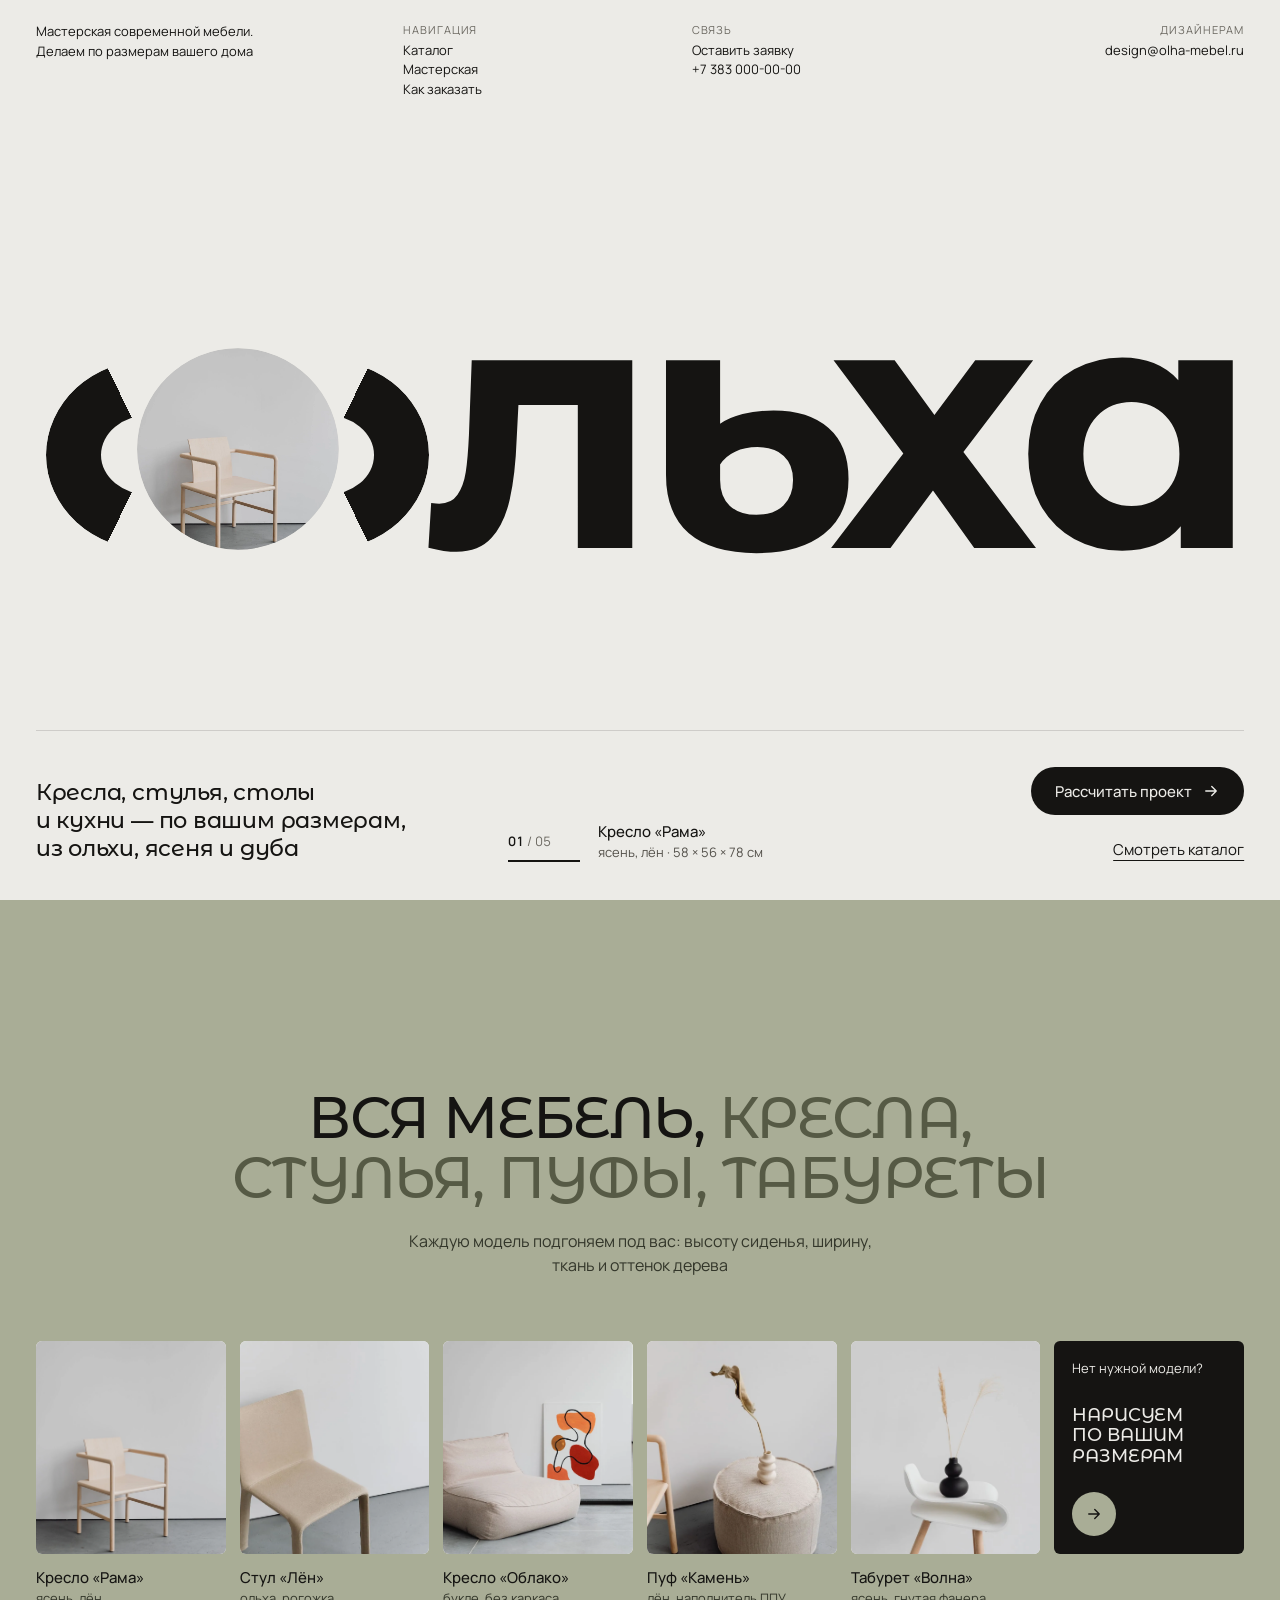
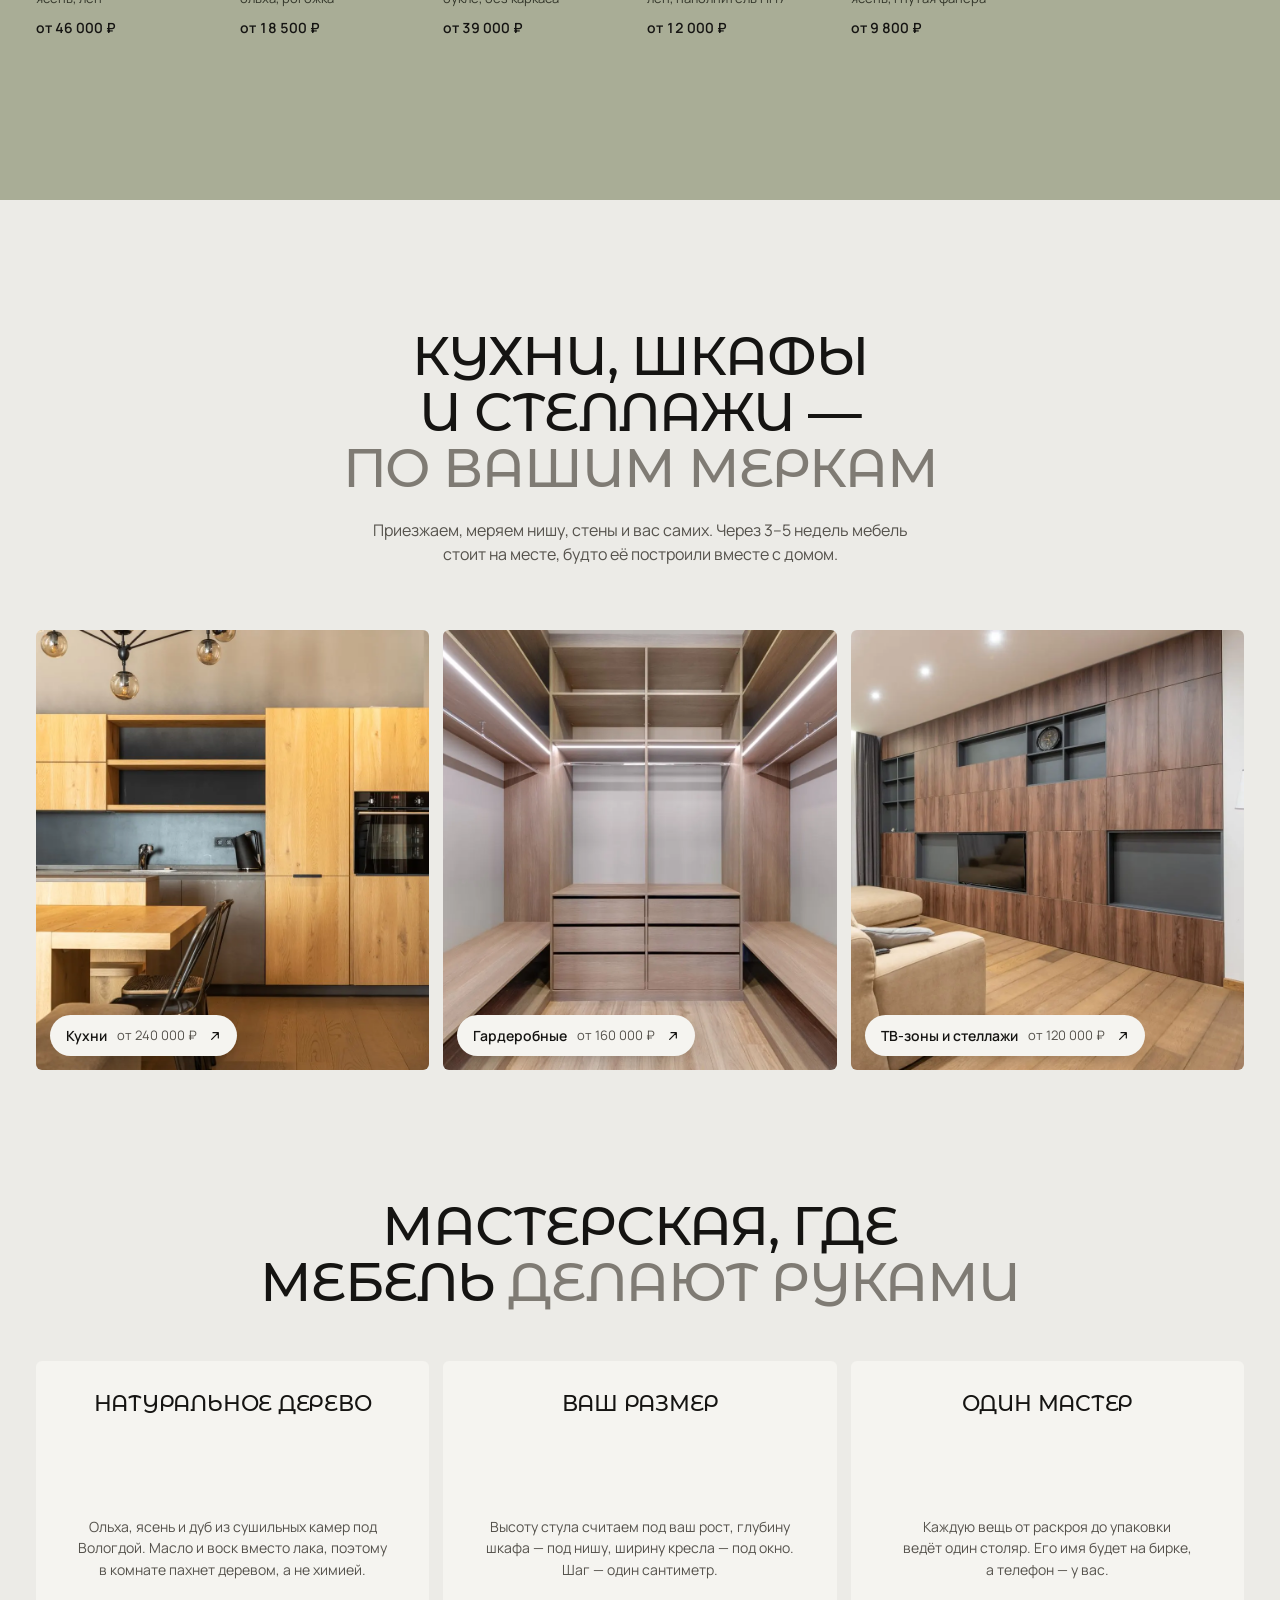
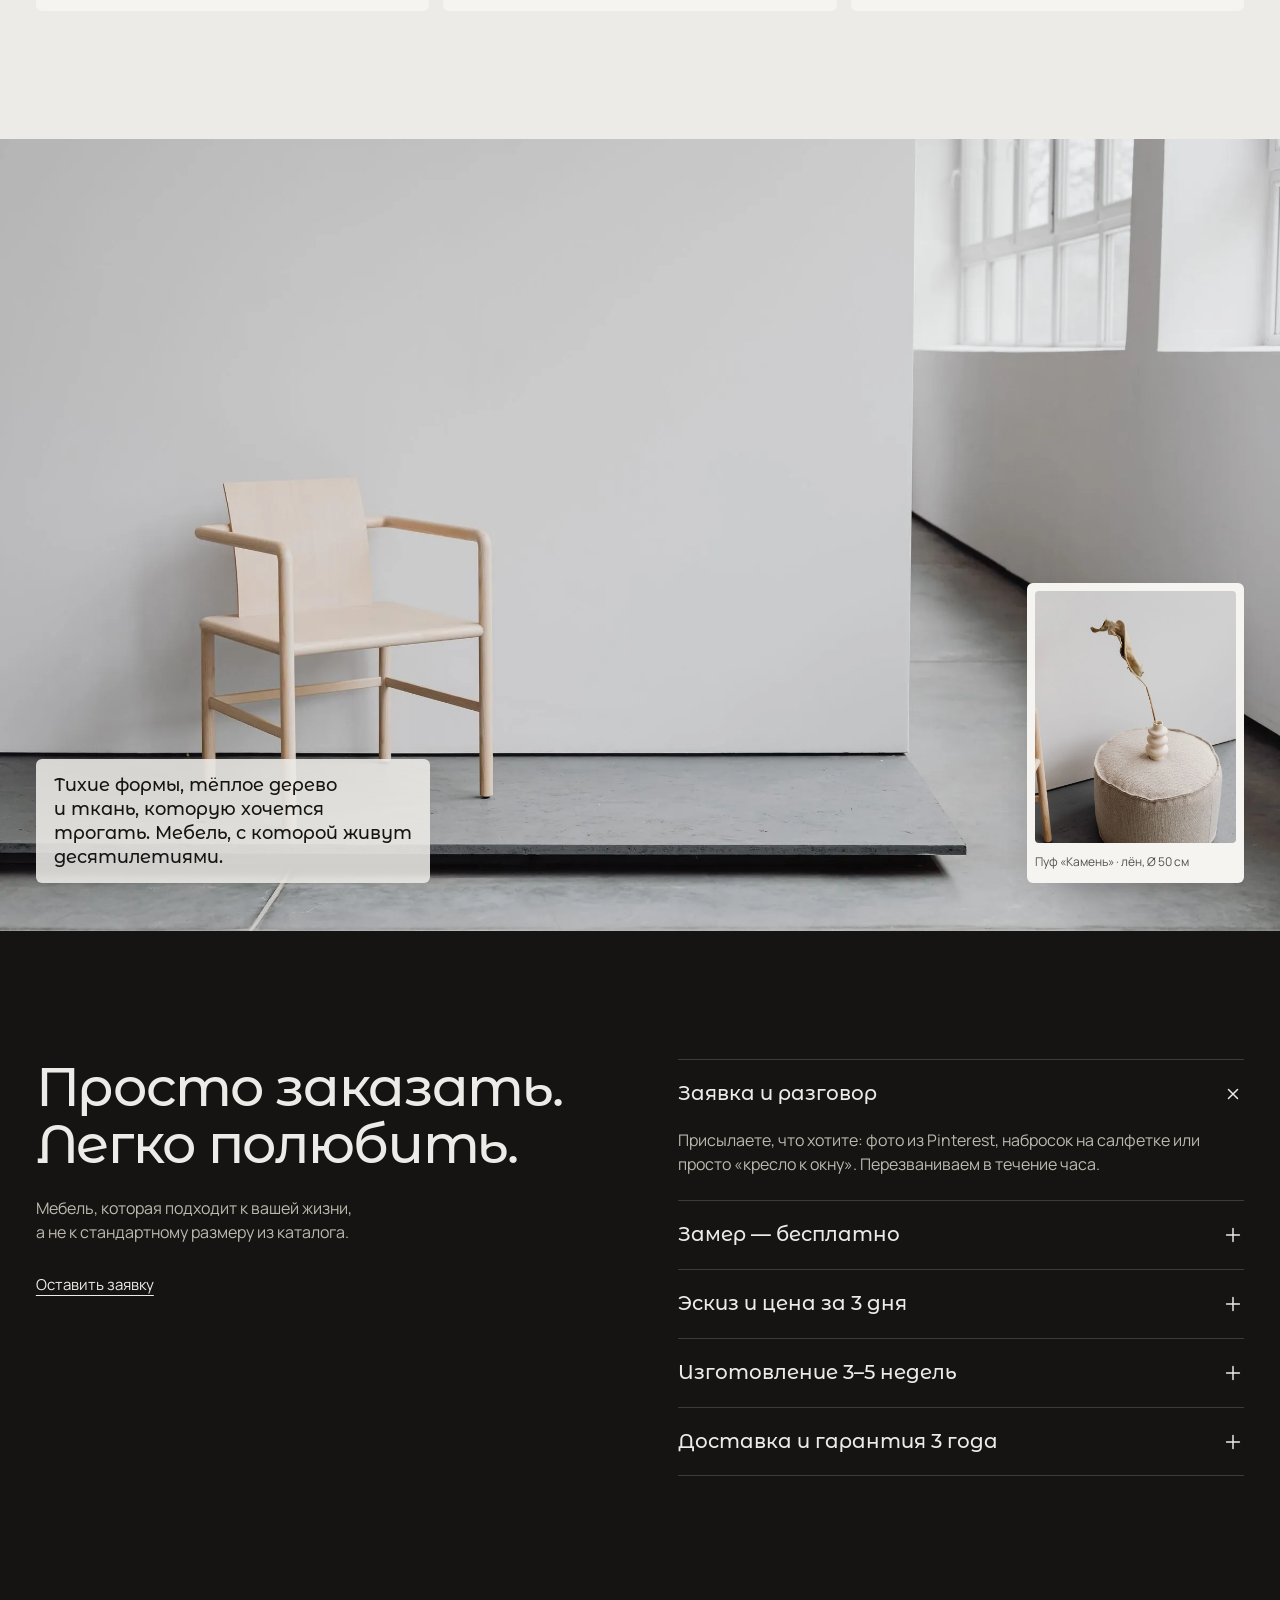
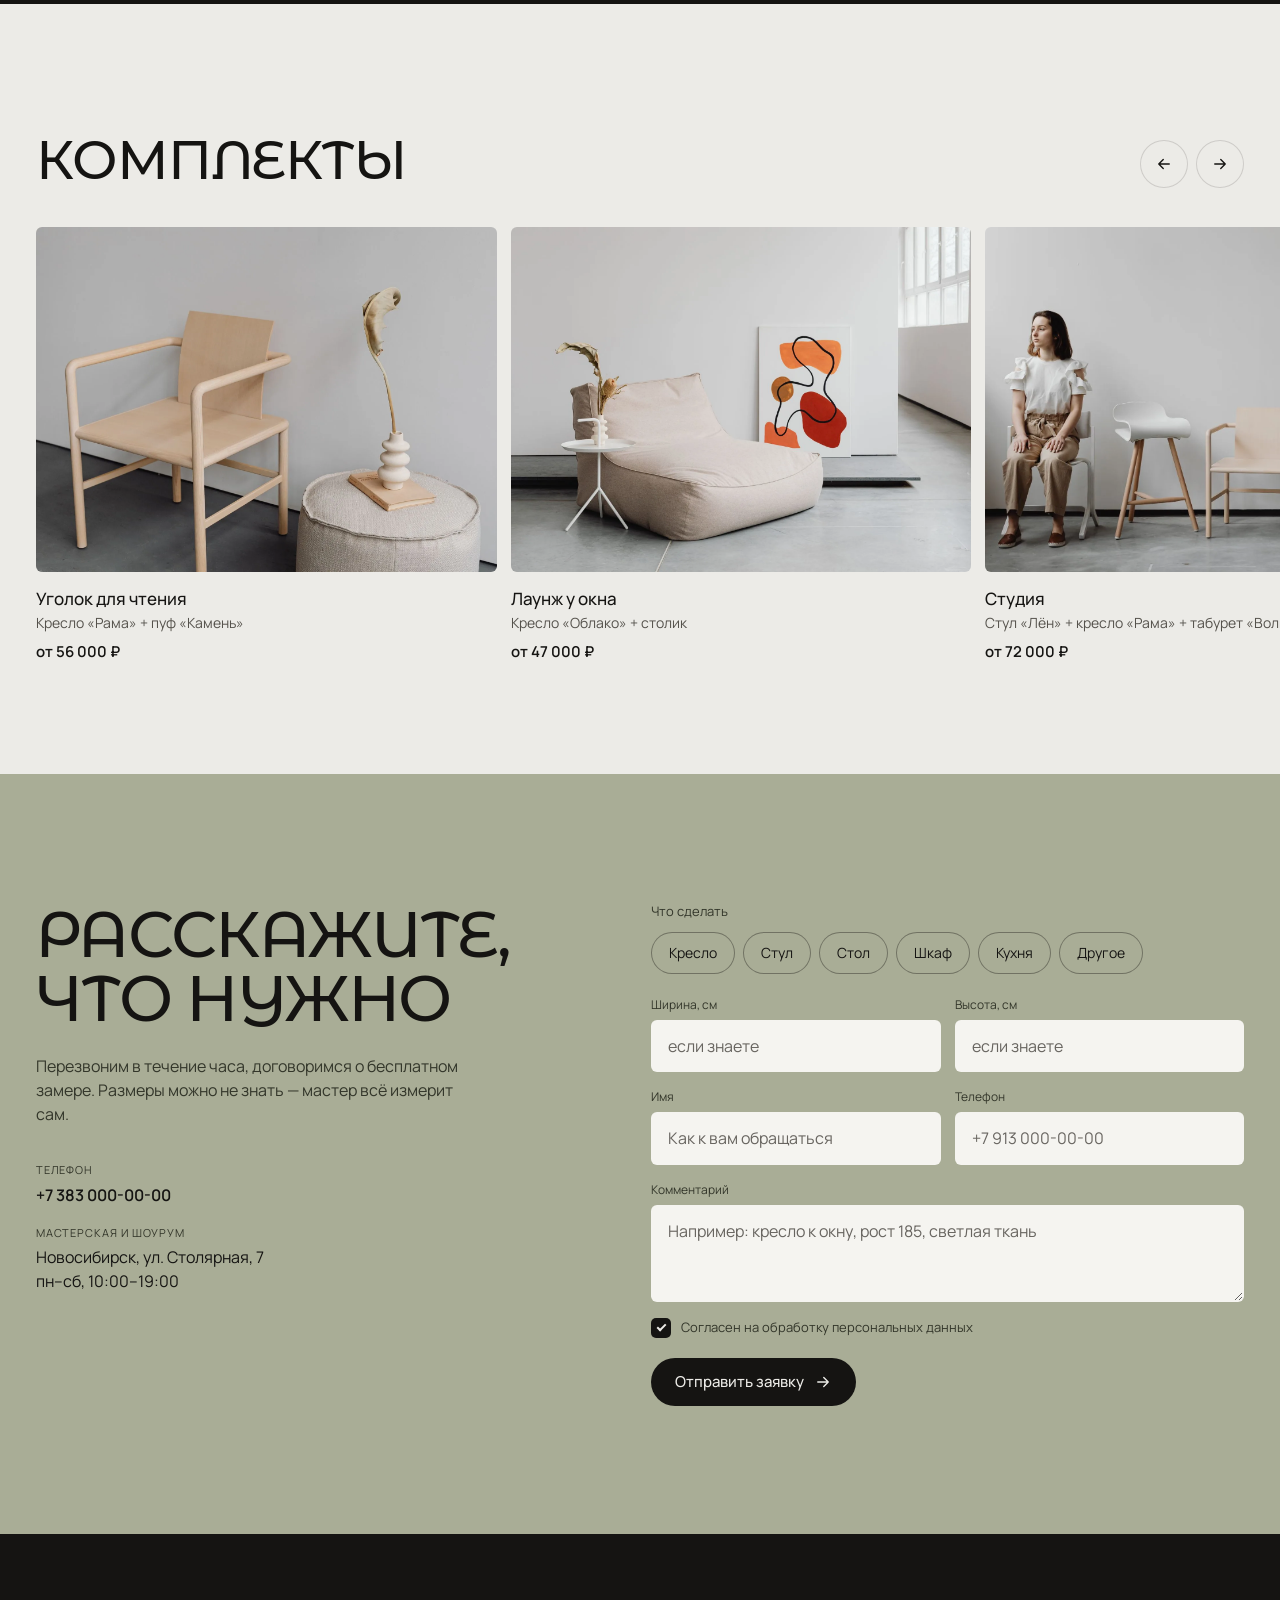
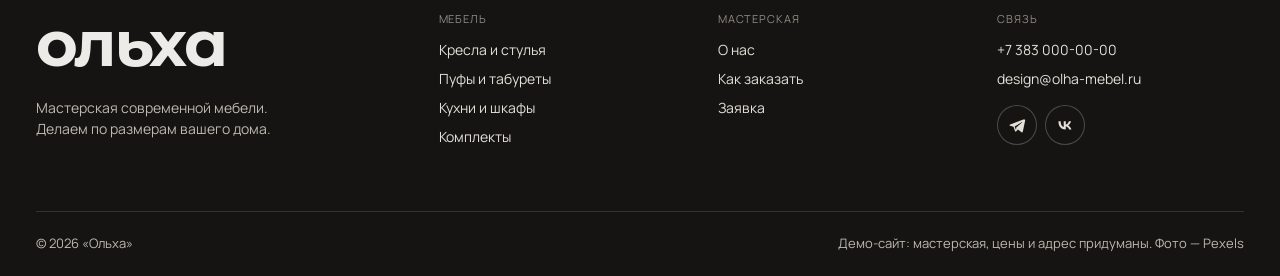
==== commit e98dd46b: "Юридические правки: ФИО оператора полностью, пометка «не оферта», скидка без условия об отзыве Также" ====
--- a/demo/mebel-olha/index.html
+++ b/demo/mebel-olha/index.html
@@ -38,7 +38,7 @@
   <div class="top__col">
     <span class="top__label">Связь</span>
     <a href="#contact">Оставить заявку</a>
-    <a href="tel:+73832001414">+7 383 200-14-14</a>
+    <a href="tel:+73830000000">+7 383 000-00-00</a>
   </div>
   <div class="top__col top__col--end">
     <span class="top__label">Дизайнерам</span>
@@ -288,7 +288,7 @@
       <h2 class="contact__title">Расскажите, что нужно</h2>
       <p>Перезвоним в&nbsp;течение часа, договоримся о&nbsp;бесплатном замере. Размеры можно не&nbsp;знать&nbsp;— мастер всё измерит сам.</p>
       <dl class="contact__dl">
-        <div><dt>Телефон</dt><dd><a href="tel:+73832001414">+7 383 200-14-14</a></dd></div>
+        <div><dt>Телефон</dt><dd><a href="tel:+73830000000">+7 383 000-00-00</a></dd></div>
         <div><dt>Мастерская и шоурум</dt><dd>Новосибирск, ул. Столярная, 7<br>пн–сб, 10:00–19:00</dd></div>
       </dl>
     </div>
@@ -346,7 +346,7 @@
       </nav>
       <div>
         <span class="top__label">Связь</span>
-        <a href="tel:+73832001414">+7 383 200-14-14</a>
+        <a href="tel:+73830000000">+7 383 000-00-00</a>
         <a href="mailto:design@olha-mebel.ru">design@olha-mebel.ru</a>
         <span class="foot__soc">
           <a class="soc" href="#" aria-label="Telegram"><svg><use href="#i-tg"/></svg></a>
